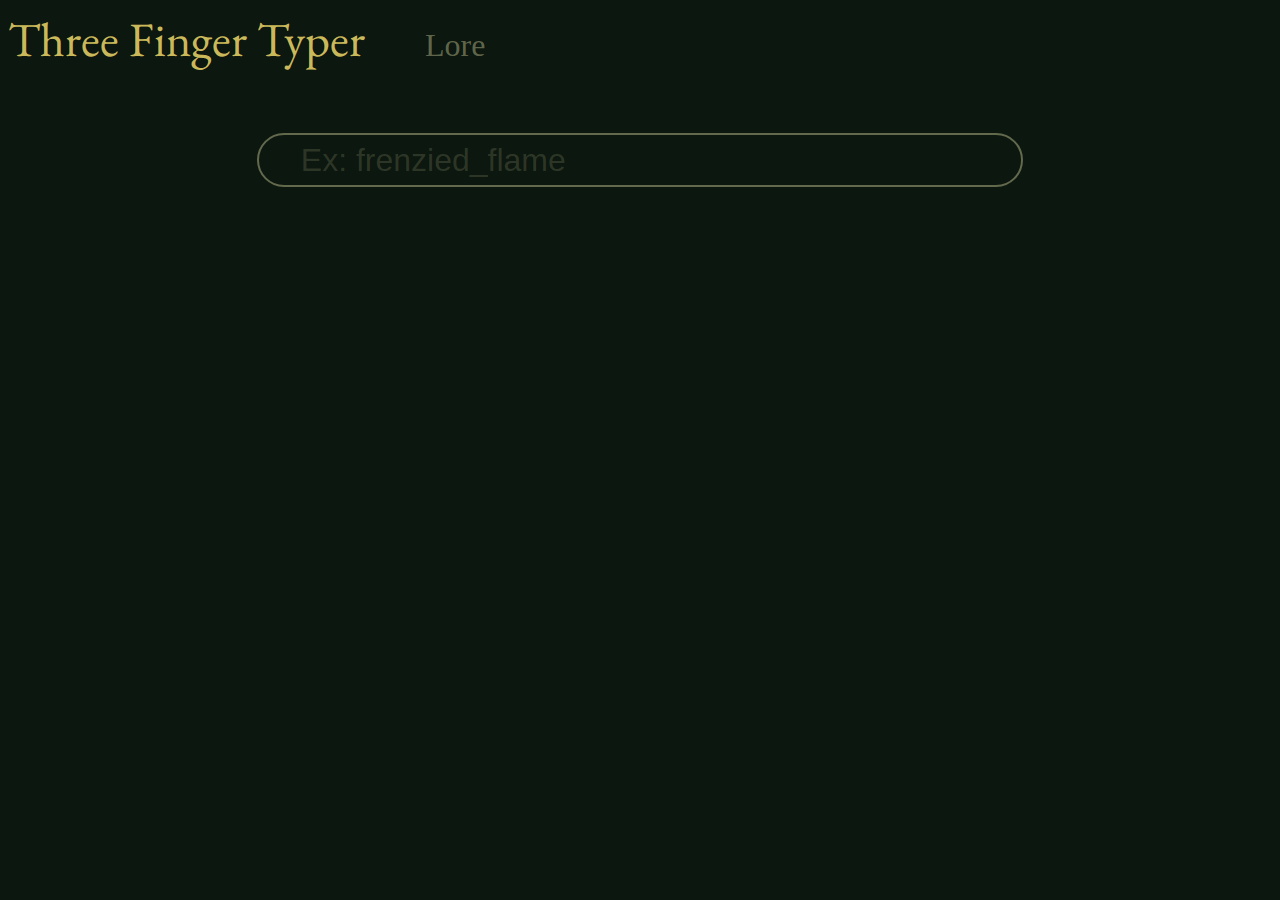
==== lore.html @ 99d59a06 "fuzzy search works" ====
<!DOCTYPE html>
<html lang="en">

<head>
    <title>Eric Ng</title>
    <meta charset="UTF-8">
    <meta name="viewport" content="width=device-width, initial-scale=1">
    <link rel="stylesheet" type="text/css" href="/index.css" />
    <link rel="preconnect" href="https://fonts.googleapis.com">
    <link rel="preconnect" href="https://fonts.gstatic.com" crossorigin>
    <link href="https://fonts.googleapis.com/css2?family=Noto+Sans+Mono:wght@100..900&display=swap" rel="stylesheet">
    <link href="https://fonts.googleapis.com/css2?family=EB+Garamond:ital,wght@0,400..800;1,400..800&family=Noto+Sans+Mono:wght@100..900&display=swap" rel="stylesheet">
</head>

<body>
    <nav>
        <a href="/"><span class="nav-logo">Three Finger Typer</span></a>
        <a href="/lore.html"><span class="nav-item">Lore</span></a>
    </nav>
    <div class="fuzzy-search-container center">
        <input id="fuzzy-search-bar" placeholder="Ex: frenzied_flame"></input>
    </div>
</body>

<script src="/fuzzy.js"></script>
</html>
---- index.css ----
html {
    background-color: rgb(12, 23, 15);
}

a {
    text-decoration: none;
}

a:link {
    color: rgba(189, 190, 142, 0.495);
}

a:visited {
    color: rgba(189, 190, 142, 0.495);
}

nav {
    display: flex;
    align-items: baseline;
    column-gap: 60px;
}

.nav-logo {
    color: rgba(230, 209, 102, 0.9);
    font-size: 3rem;
    font-family: "EB Garamond", serif;
}

.nav-item {
    color: rgba(189, 190, 142, 0.495);
    font-size: 2rem;
}

.game-container {
    margin-left: 20%;
    margin-right: 20%;
    margin-top: 5%;
}

.status-bar {
    display: flex;
    justify-content: right;
    font-family: "Noto Sans Mono", monospace;
    font-size: 1.5rem;
    color: rgba(189, 190, 142, 0.495);
    margin-bottom: 1rem;

}

.divider {
    padding-left: 10px;
    padding-right: 10px;
}

#timer {
    width: 70px;
}

#game {
    font-family: "Noto Sans Mono", monospace;
    font-size: 2rem;
    color: rgba(189, 190, 142, 0.495);
    height: 400px;
    overflow-y: scroll;
}

::-webkit-scrollbar {
    width: 0;
    /* Remove scrollbar space */
}

.starting-letter-block {
    background-color: rgb(66, 70, 144);
    animation: blink 1.5s infinite;
}

.letter-block {
    background-color: rgb(66, 70, 144);
}

.letter-block-wrong {
    background-color: rgb(139, 70, 63);
}

.letter-correct {
    /* color: rgb(163,166,74); */
    color: rgb(230, 209, 102);
    text-shadow: rgb(255, 132, 0) 1px 0 10px;
}

.letter-wrong {
    color: rgb(139, 70, 63);
}

@keyframes blink {
    0% {
        background-color: rgb(66, 70, 144);
    }

    50% {
        background-color: transparent;
    }

    100% {
        background-color: rgb(66, 70, 144);
    }
}

@media only screen and (max-width: 900px) {

    /* CSS rules for phone screens go here */
    .game-container {
        margin-left: 5%;
        margin-right: 5%;
        margin-top: 10%
    }
}

.center {
    display: flex;
    align-items: center;
    justify-content: center;
}

.fuzzy-search-container {
    margin-top: 5%;
}

#fuzzy-search-bar {
    background: transparent;
    /* color: rgb(230, 209, 102); */
    color: rgb(189, 190, 142);
    font-size: 2rem;
    border-color: rgba(189, 190, 142, 0.495);
    border-style: solid;
    border-radius: 40px;
    width: 60%;
    height: 3rem;
    text-indent: 40px;
}

.fuzzy-search-bar:focus {
    outline: none; /* Remove the default outline */
}

::placeholder {
    color: rgba(189, 190, 142, 0.196);
  }
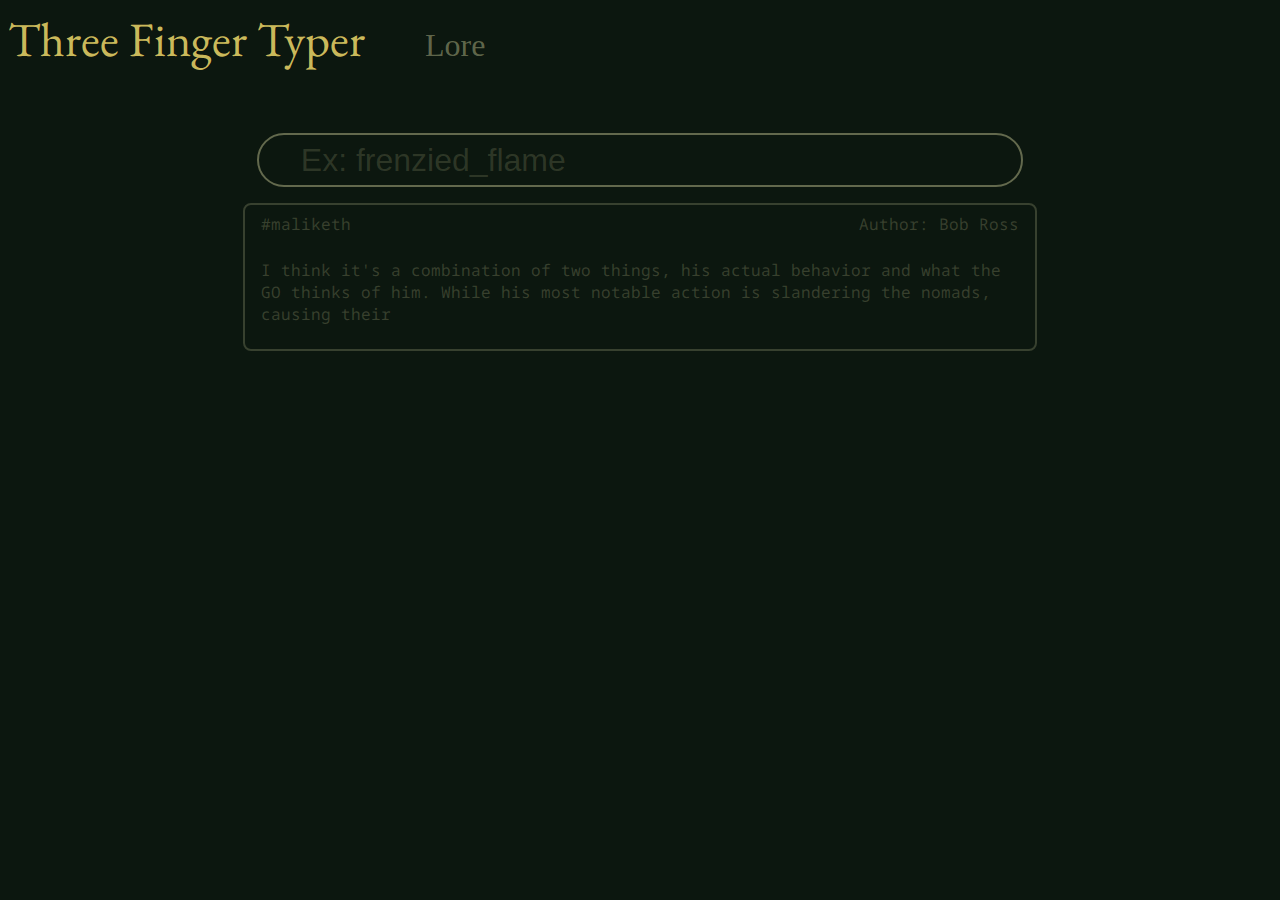
==== commit 30e1fbf6: "iugj" ====
--- a/lore.html
+++ b/lore.html
@@ -9,7 +9,9 @@
     <link rel="preconnect" href="https://fonts.googleapis.com">
     <link rel="preconnect" href="https://fonts.gstatic.com" crossorigin>
     <link href="https://fonts.googleapis.com/css2?family=Noto+Sans+Mono:wght@100..900&display=swap" rel="stylesheet">
-    <link href="https://fonts.googleapis.com/css2?family=EB+Garamond:ital,wght@0,400..800;1,400..800&family=Noto+Sans+Mono:wght@100..900&display=swap" rel="stylesheet">
+    <link
+        href="https://fonts.googleapis.com/css2?family=EB+Garamond:ital,wght@0,400..800;1,400..800&family=Noto+Sans+Mono:wght@100..900&display=swap"
+        rel="stylesheet">
 </head>
 
 <body>
@@ -18,9 +20,20 @@
         <a href="/lore.html"><span class="nav-item">Lore</span></a>
     </nav>
     <div class="fuzzy-search-container center">
-        <input id="fuzzy-search-bar" placeholder="Ex: frenzied_flame"></input>
+        <input id="fuzzy-search-bar" placeholder="Ex: frenzied_flame" list="autocomplete-list"></input>
+        <datalist id="autocomplete-list"></datalist>
+        <div class="lore-card">
+            <div class="lore-meta-data">
+                <div class="lore-tags">#maliketh</div>
+                <div class="lore-author">Author: Bob Ross</div>
+            </div>
+            <div class="lore-text">I think it's a combination of two things, his actual behavior and what the GO thinks
+                of him. While his most notable action is slandering the nomads, causing their</div>
+        </div>
     </div>
+
 </body>
 
 <script src="/fuzzy.js"></script>
+
 </html>--- a/index.css
+++ b/index.css
@@ -120,6 +120,7 @@
     display: flex;
     align-items: center;
     justify-content: center;
+    flex-direction: column;
 }
 
 .fuzzy-search-container {
@@ -139,10 +140,39 @@
     text-indent: 40px;
 }
 
-.fuzzy-search-bar:focus {
-    outline: none; /* Remove the default outline */
+input:focus{
+    outline: none;
 }
 
 ::placeholder {
     color: rgba(189, 190, 142, 0.196);
-  }+}
+
+.lore-card {
+    font-family: "Noto Sans Mono", monospace;
+    padding: .5rem;
+    padding-left: 1rem;
+    padding-right: 1rem;
+    display: flex;
+    flex-direction: column;
+    color: rgba(189, 190, 142, 0.251);
+    border-radius: 8px;
+    margin-top: 1rem;
+    width: 60%;
+    height: 128px;
+    border: 2px solid ; /* Add an outline/border */
+}
+
+.lore-meta-data {
+    display: flex;
+    justify-content: space-between;
+}
+
+.lore-tags {
+    font-size: 1rem;
+}
+
+.lore-text {
+    padding-top: 1.5rem;
+    font-size: 1rem;
+}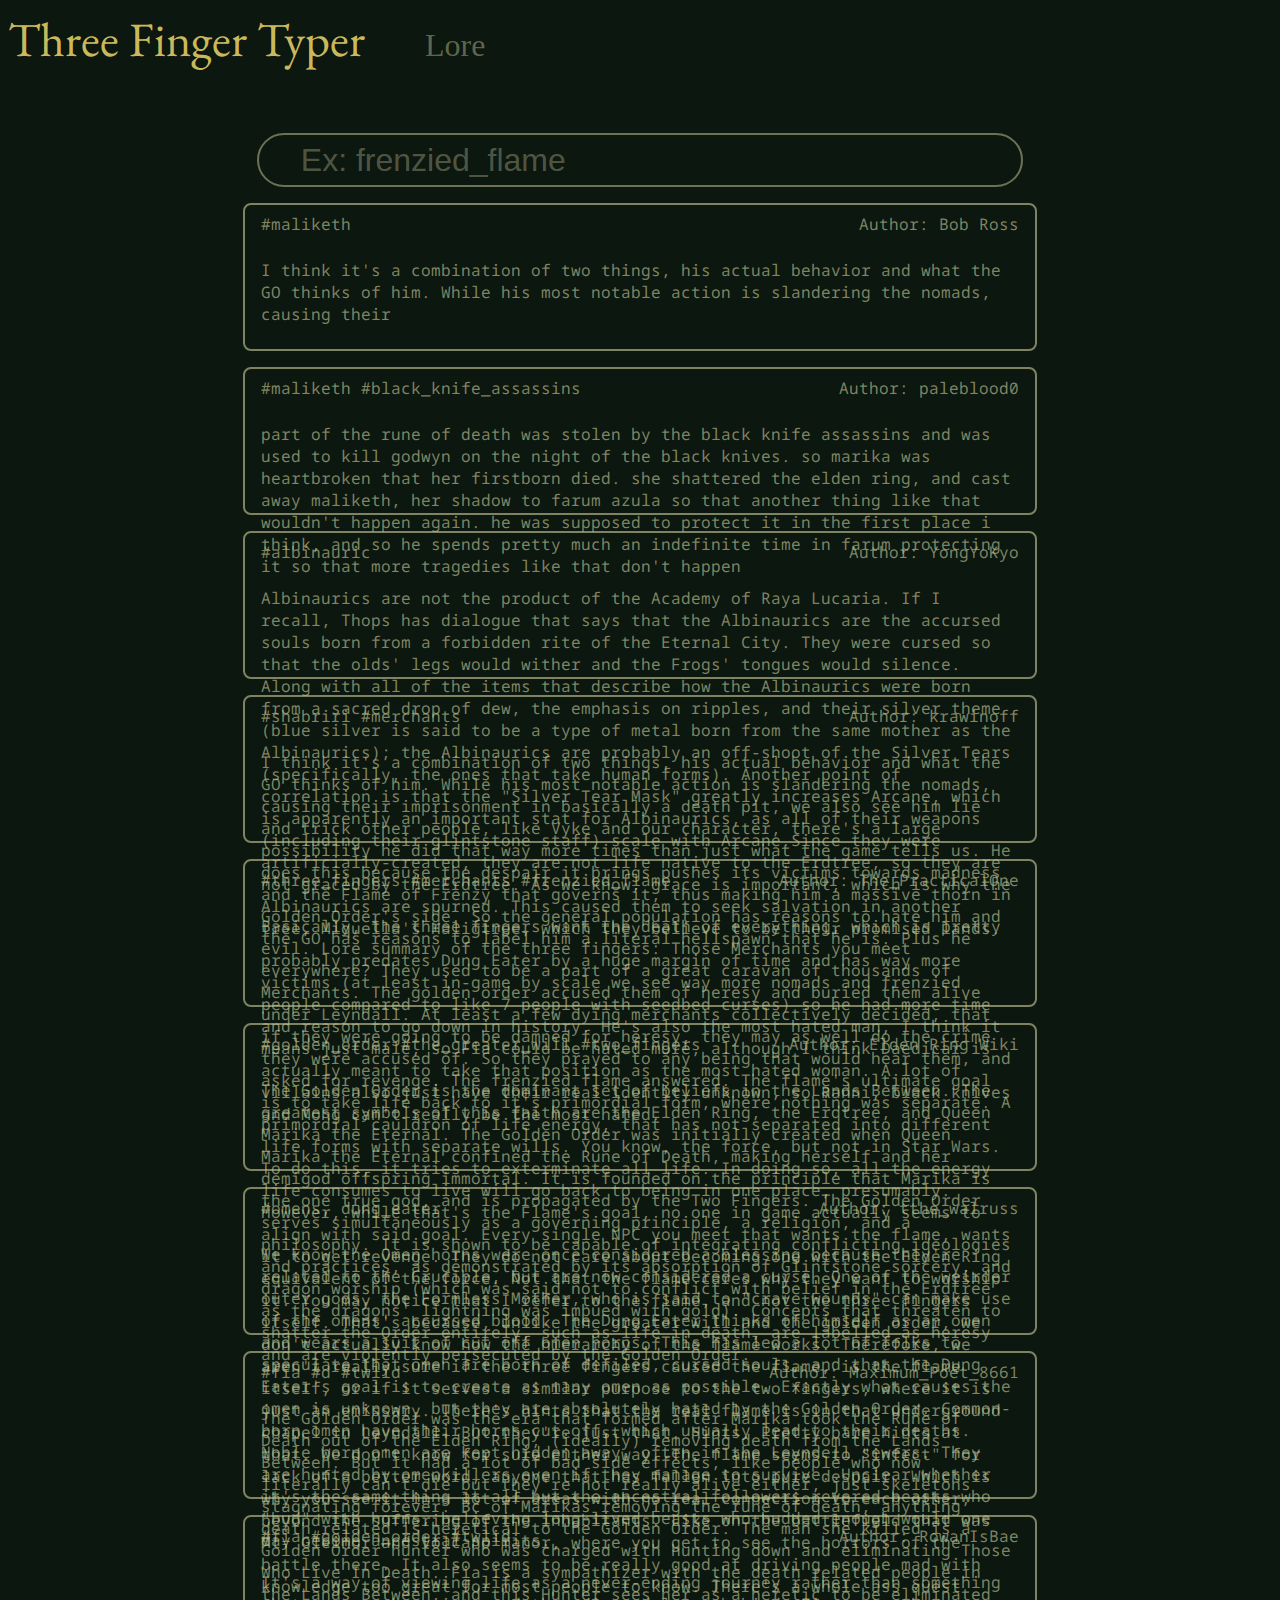
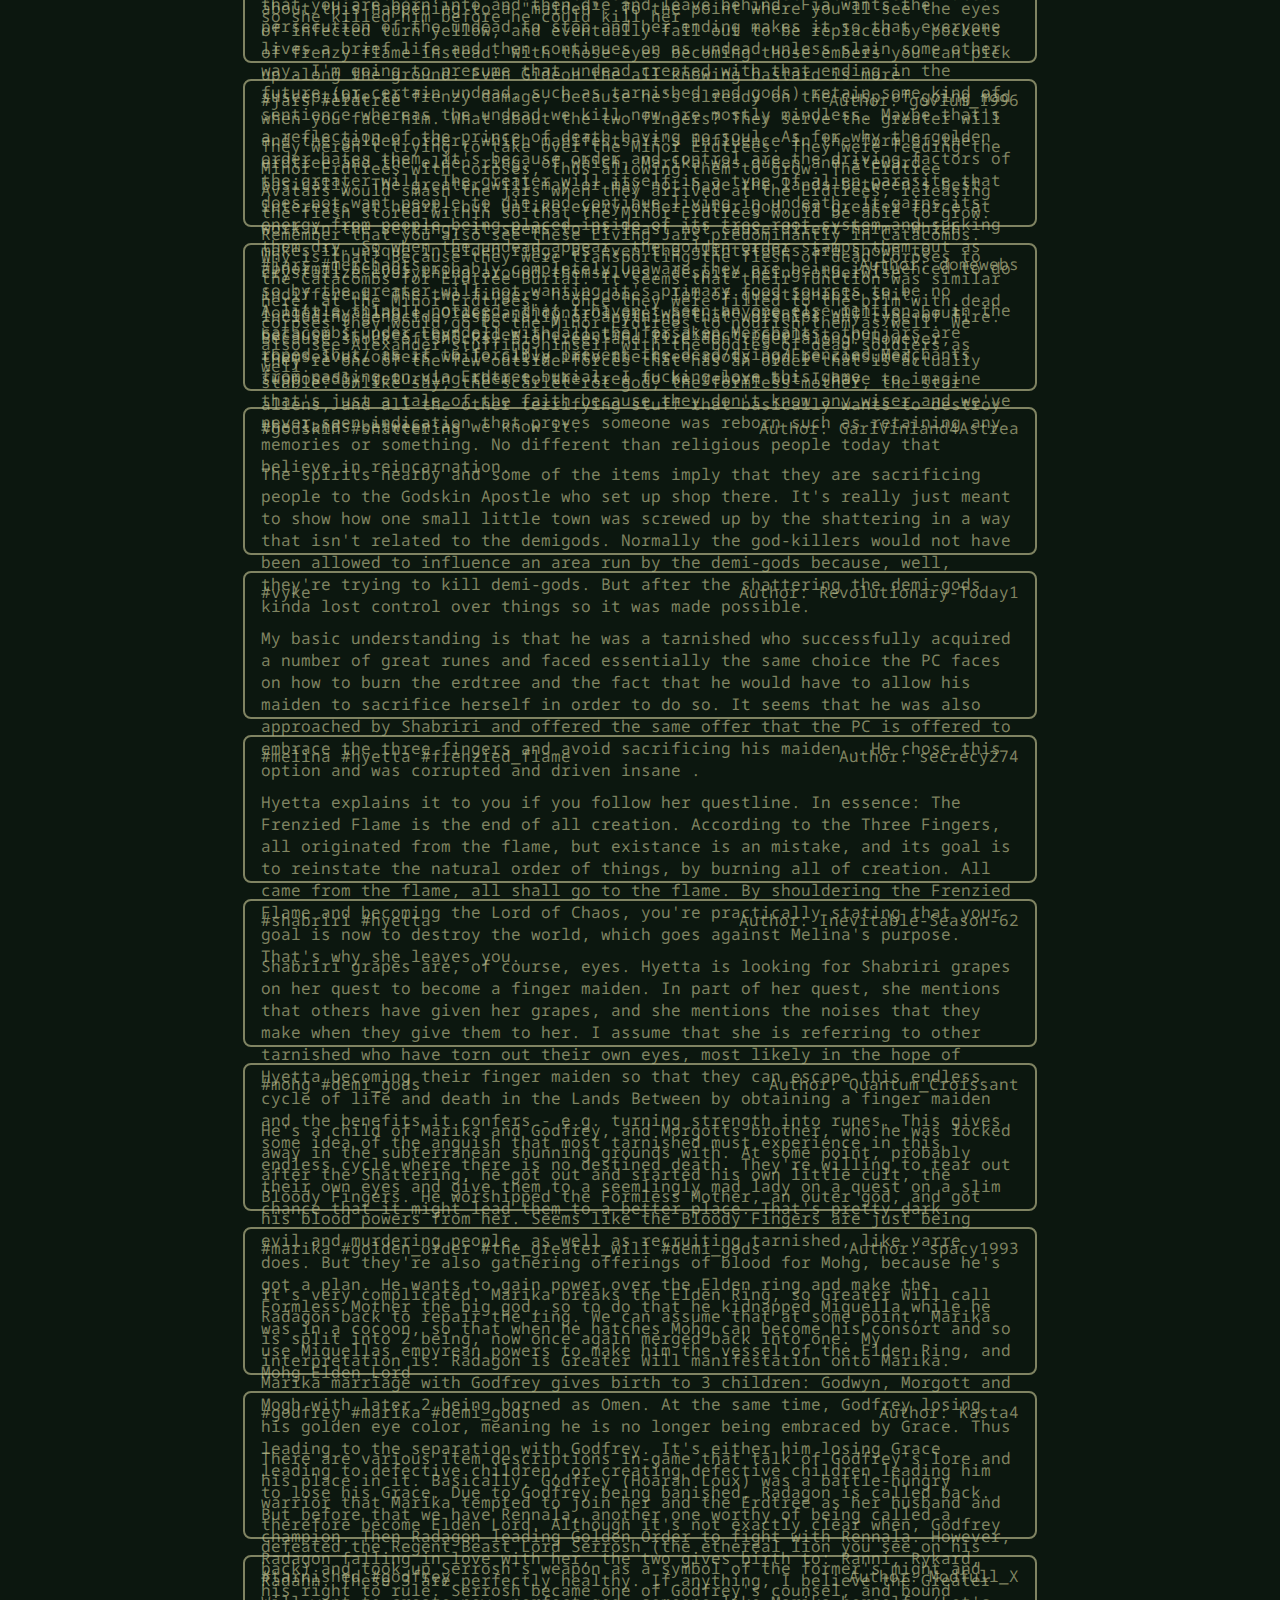
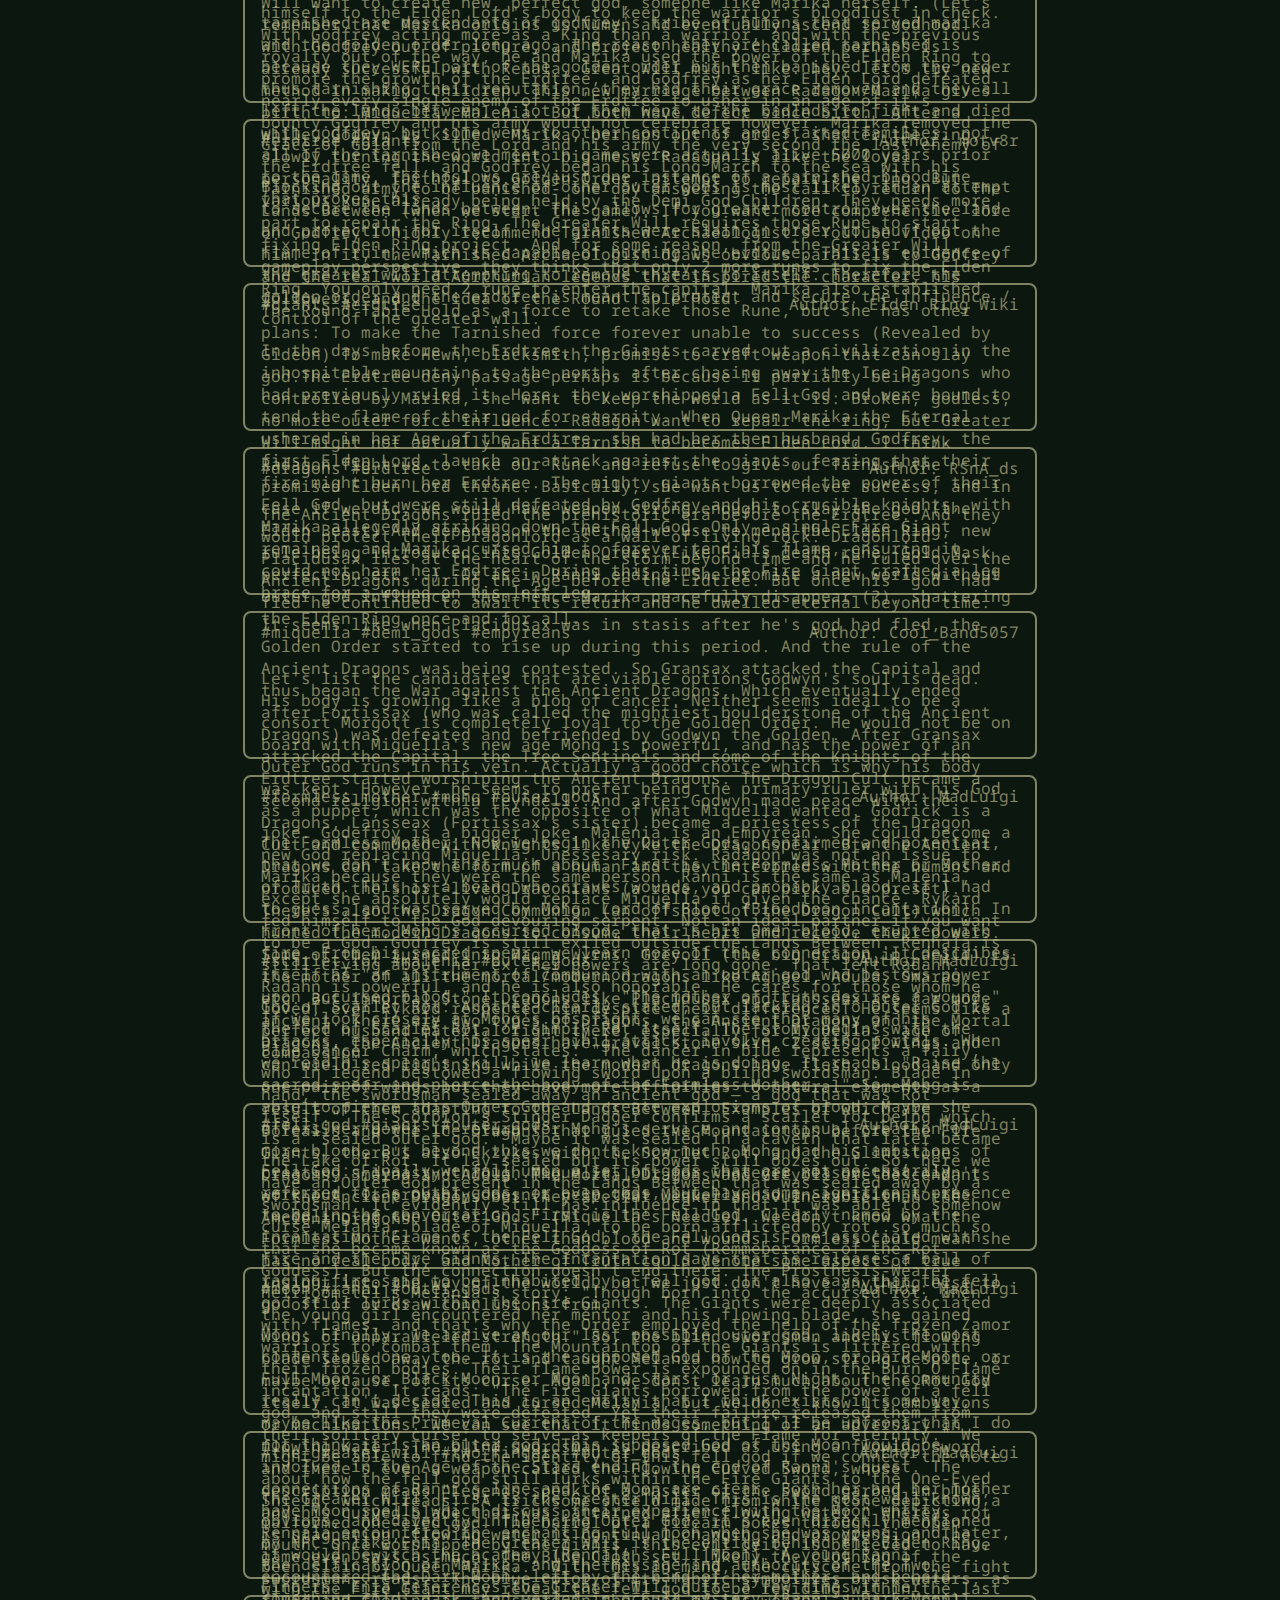
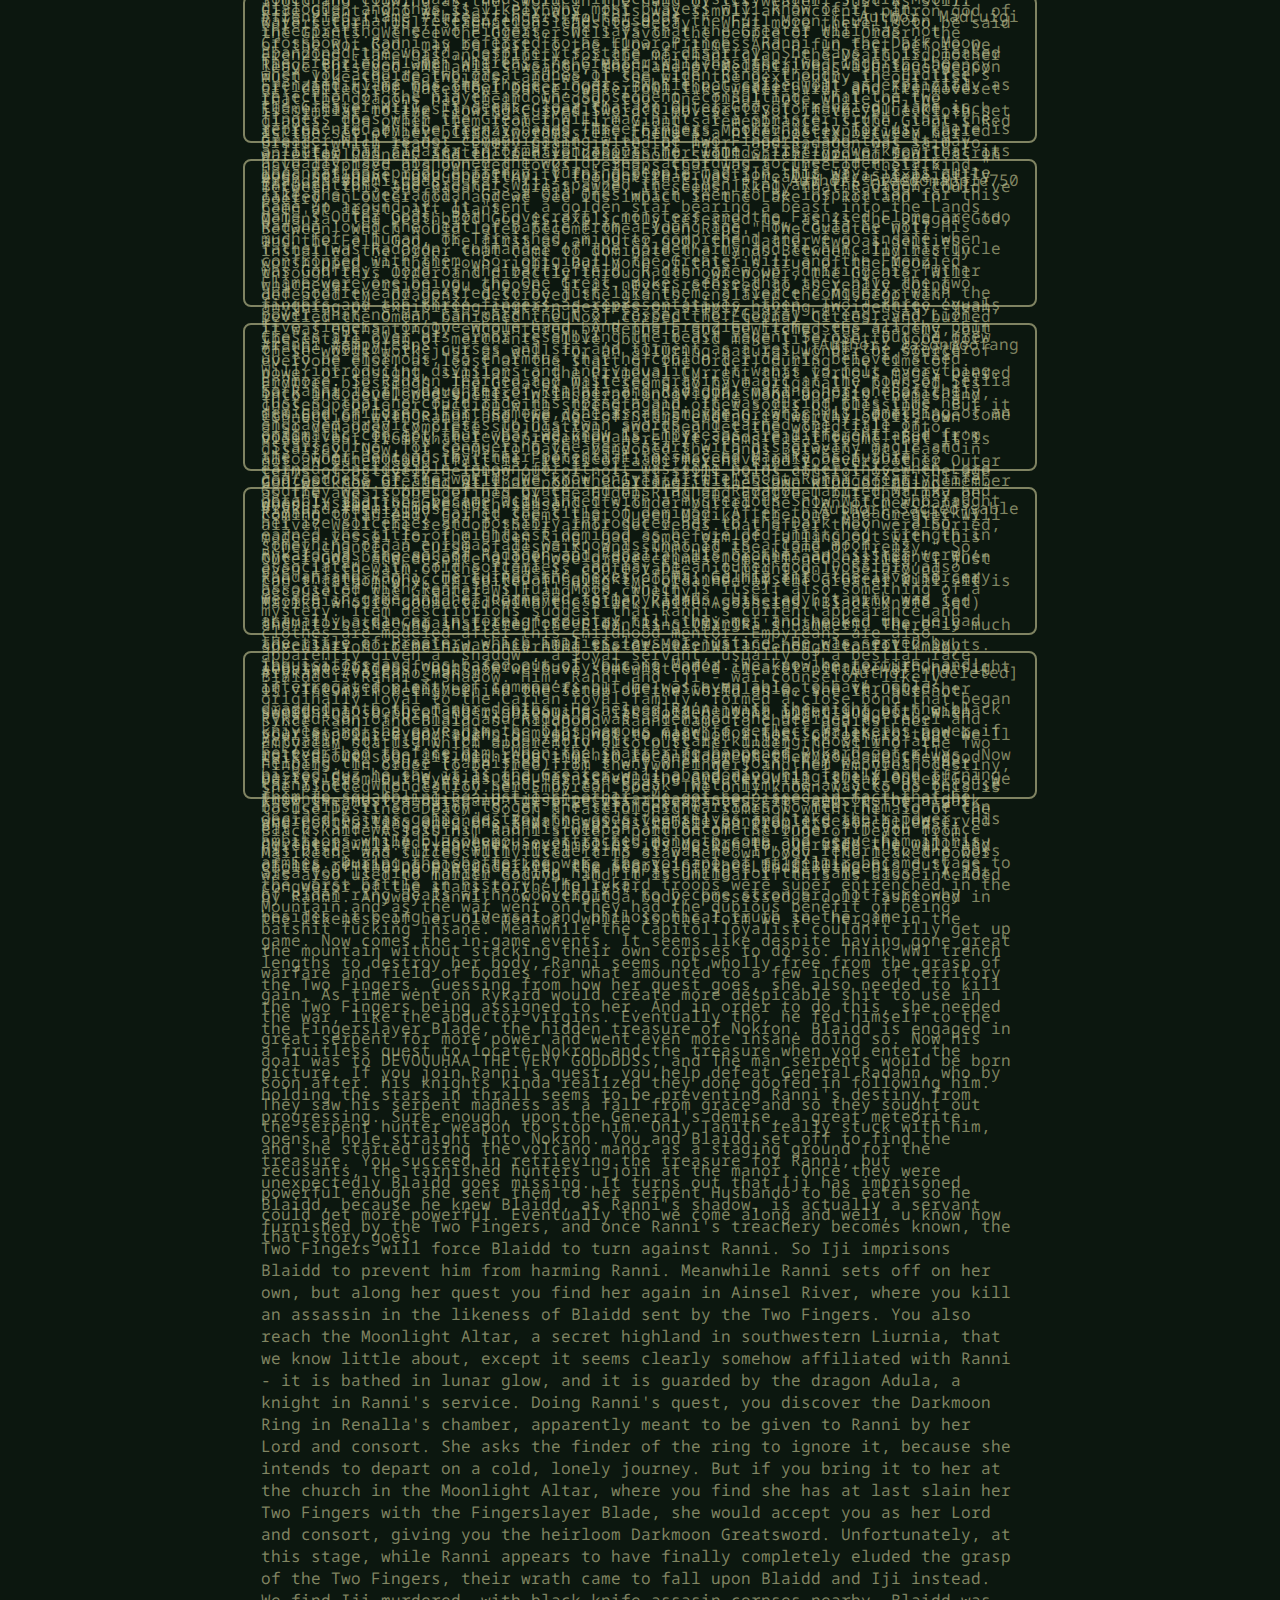
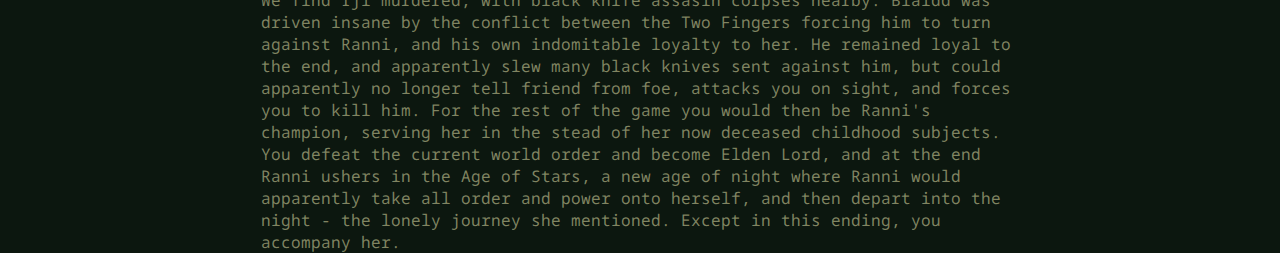
==== commit 83dcb0c4: "can now append cards" ====
--- a/lore.html
+++ b/lore.html
@@ -19,9 +19,8 @@
         <a href="/"><span class="nav-logo">Three Finger Typer</span></a>
         <a href="/lore.html"><span class="nav-item">Lore</span></a>
     </nav>
-    <div class="fuzzy-search-container center">
-        <input id="fuzzy-search-bar" placeholder="Ex: frenzied_flame" list="autocomplete-list"></input>
-        <datalist id="autocomplete-list"></datalist>
+    <div id="fuzzy-search-container" class="center">
+        <input id="fuzzy-search-bar" placeholder="Ex: frenzied_flame" autocomplete="off"></input>
         <div class="lore-card">
             <div class="lore-meta-data">
                 <div class="lore-tags">#maliketh</div>
--- a/index.css
+++ b/index.css
@@ -123,7 +123,7 @@
     flex-direction: column;
 }
 
-.fuzzy-search-container {
+#fuzzy-search-container {
     margin-top: 5%;
 }
 
@@ -132,7 +132,7 @@
     /* color: rgb(230, 209, 102); */
     color: rgb(189, 190, 142);
     font-size: 2rem;
-    border-color: rgba(189, 190, 142, 0.495);
+    border-color: rgba(189, 190, 142, 0.547);
     border-style: solid;
     border-radius: 40px;
     width: 60%;
@@ -145,7 +145,7 @@
 }
 
 ::placeholder {
-    color: rgba(189, 190, 142, 0.196);
+    color: rgba(187, 188, 151, 0.4);
 }
 
 .lore-card {
@@ -155,7 +155,7 @@
     padding-right: 1rem;
     display: flex;
     flex-direction: column;
-    color: rgba(189, 190, 142, 0.251);
+    color: rgba(189, 190, 142, 0.656);
     border-radius: 8px;
     margin-top: 1rem;
     width: 60%;
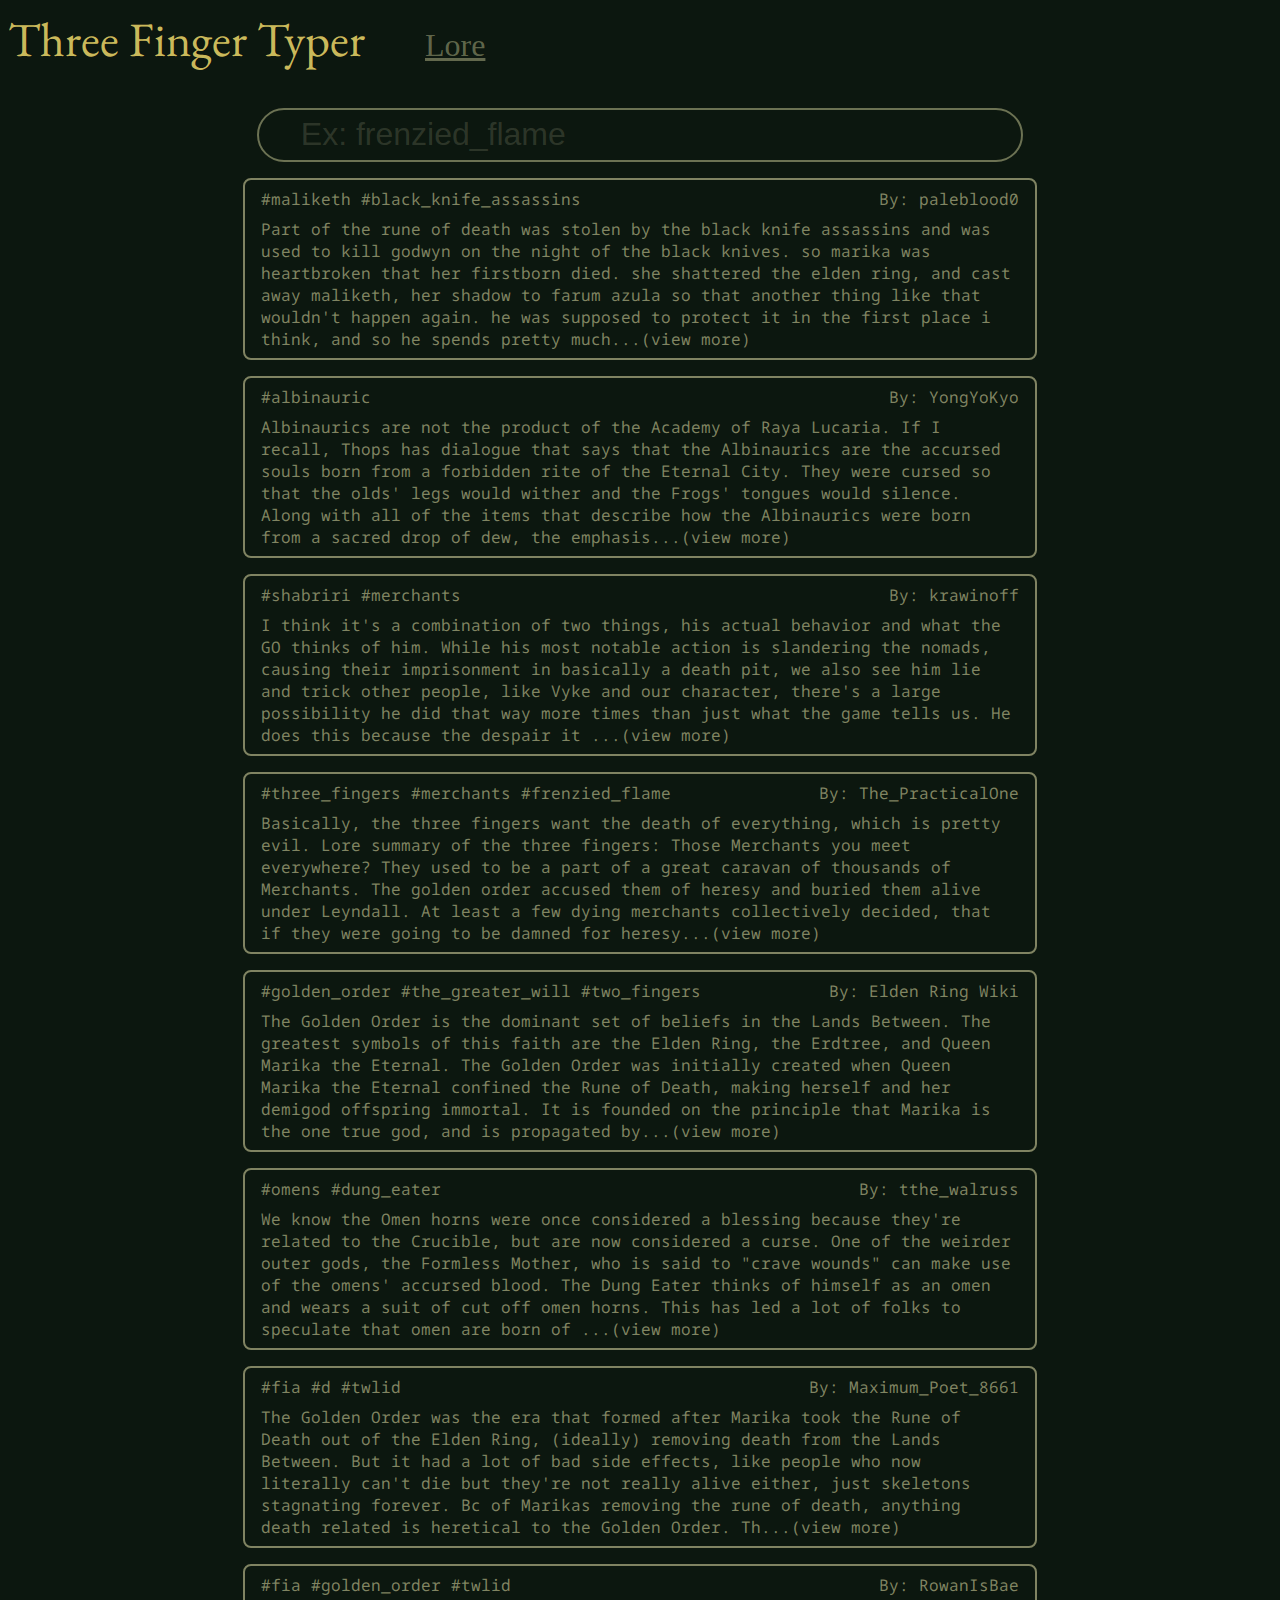
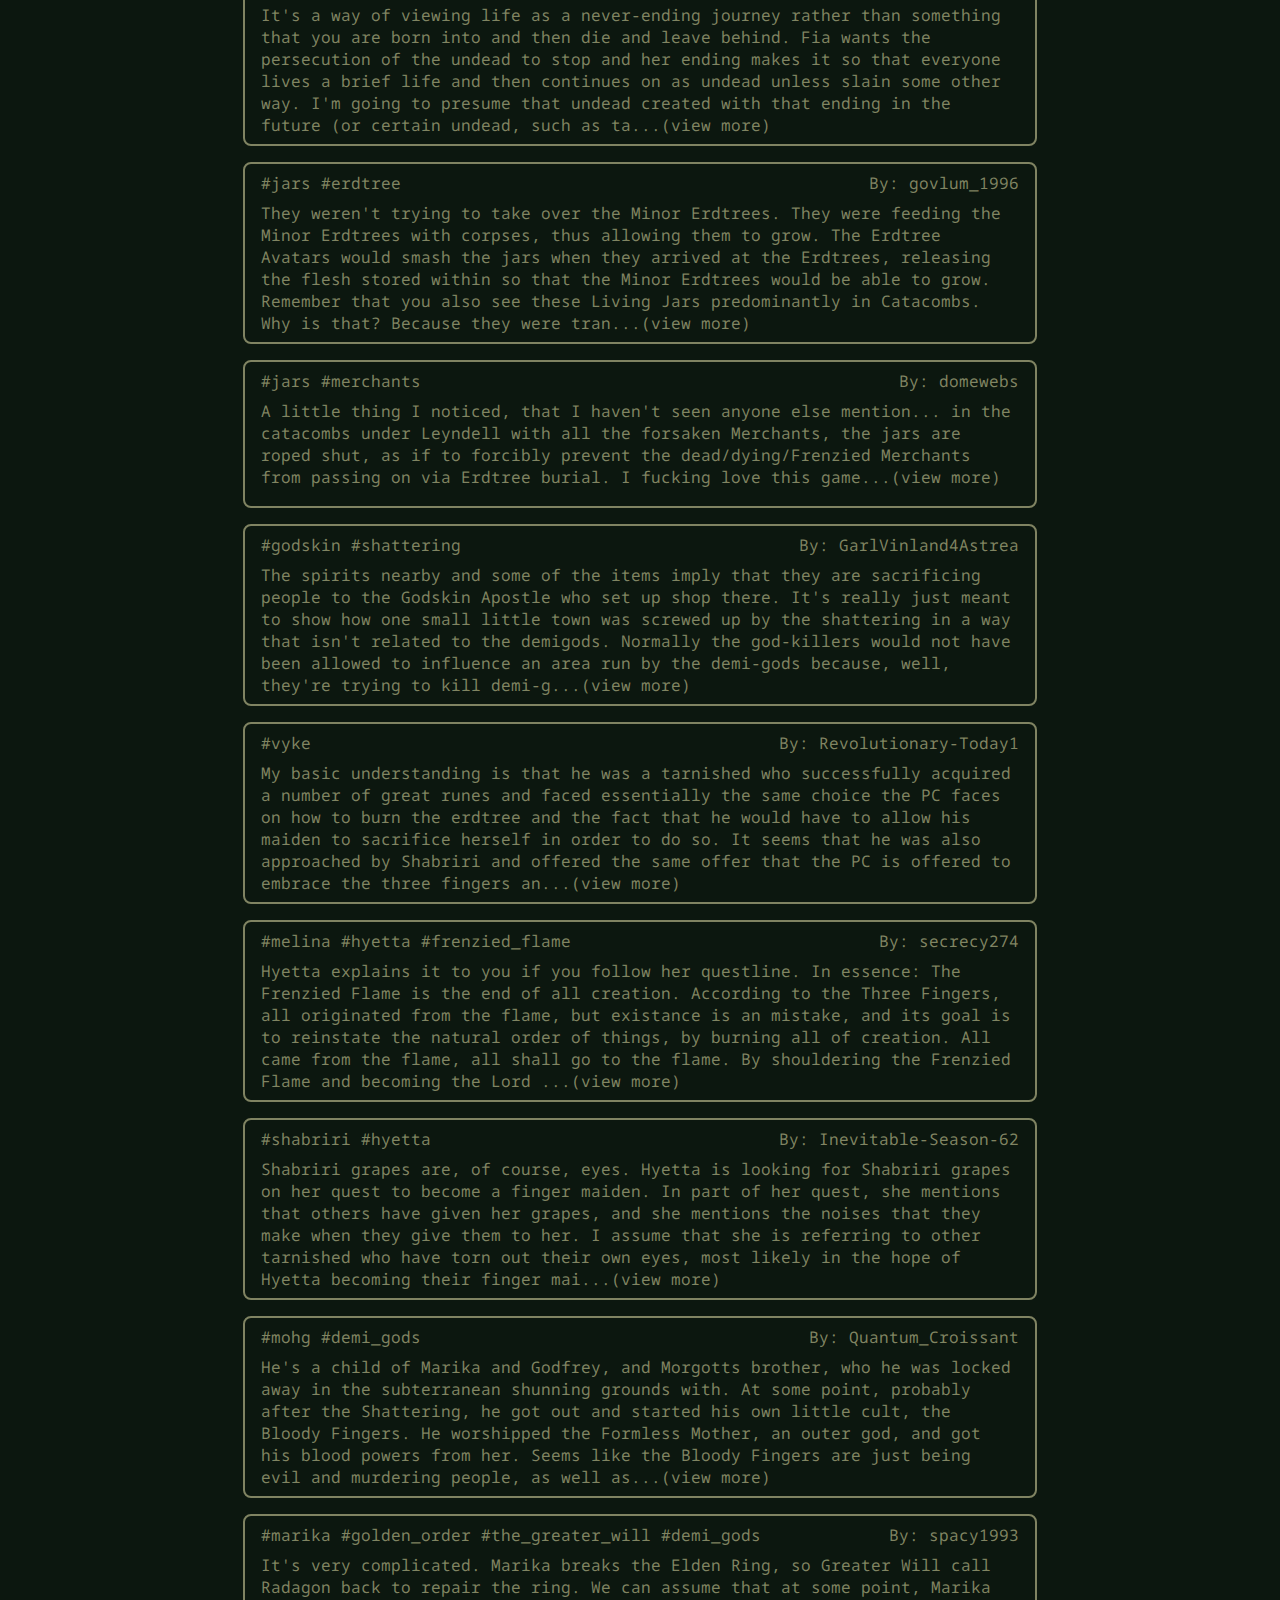
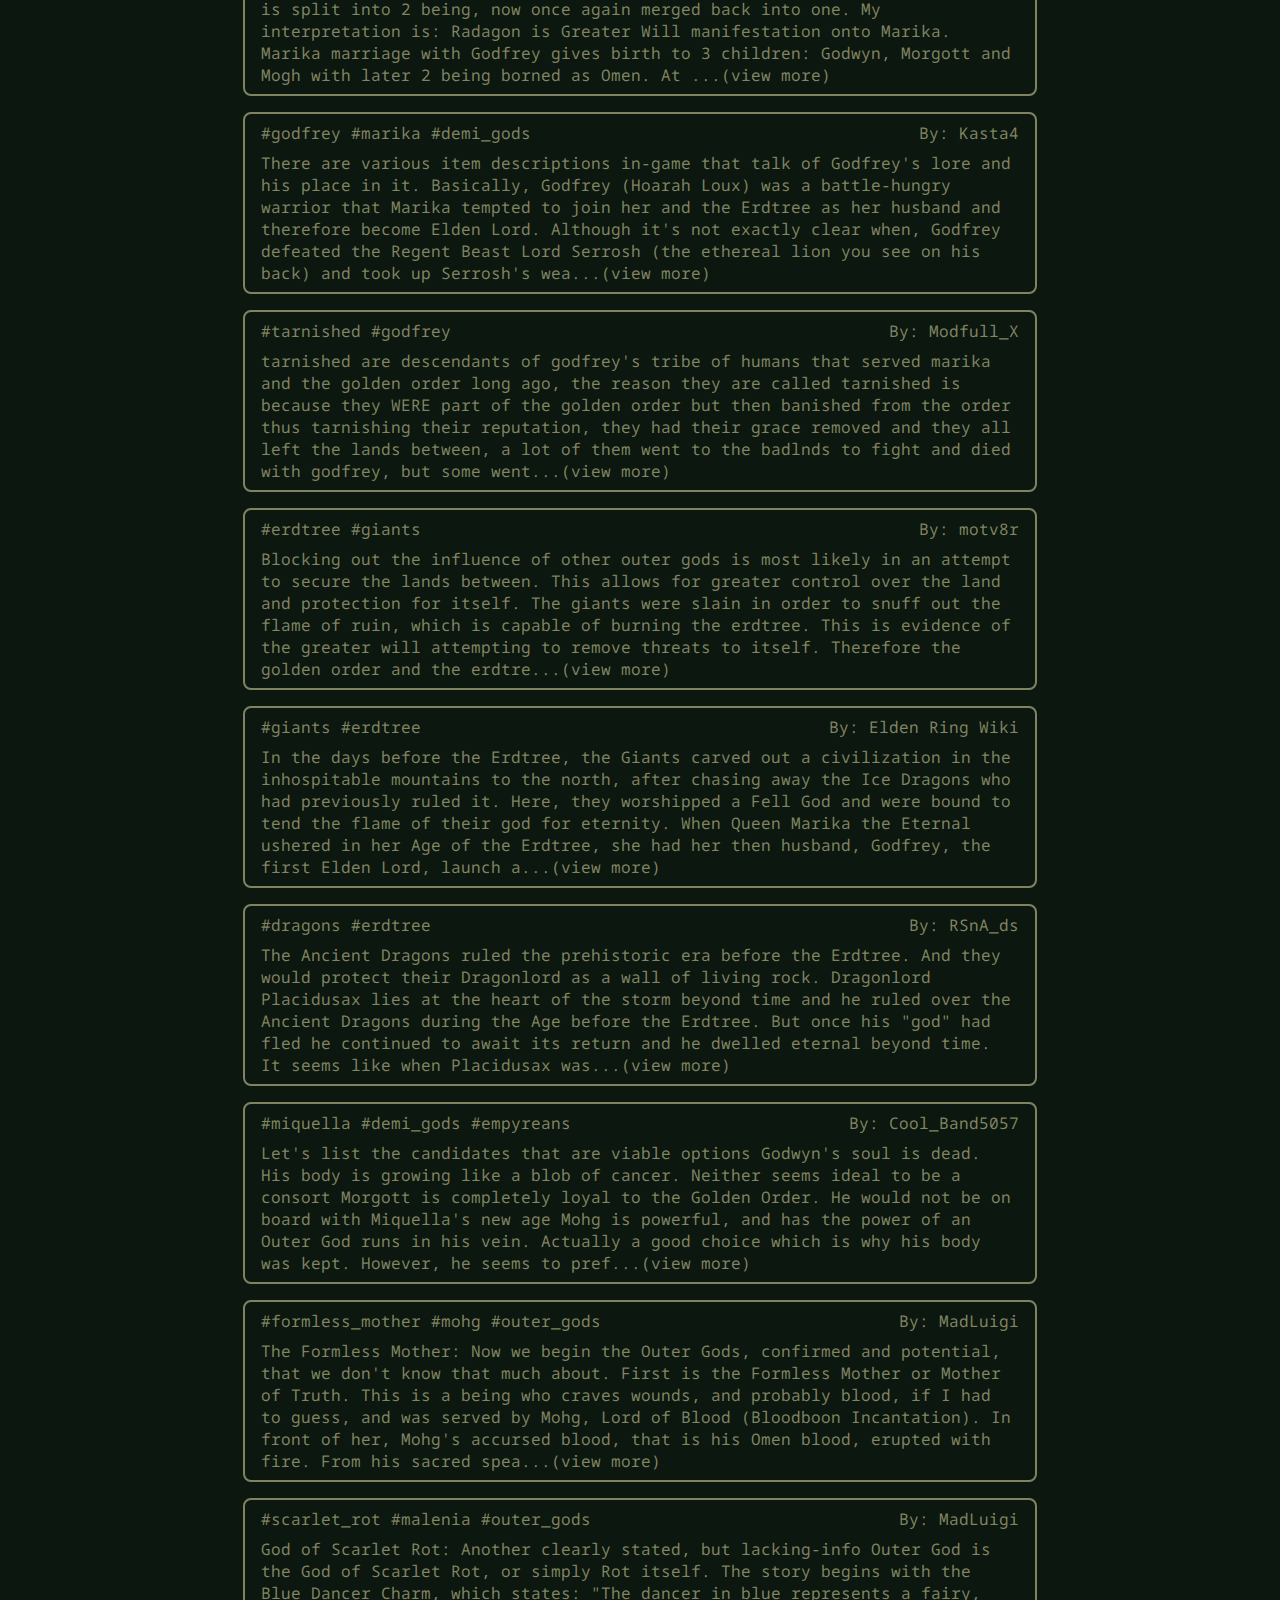
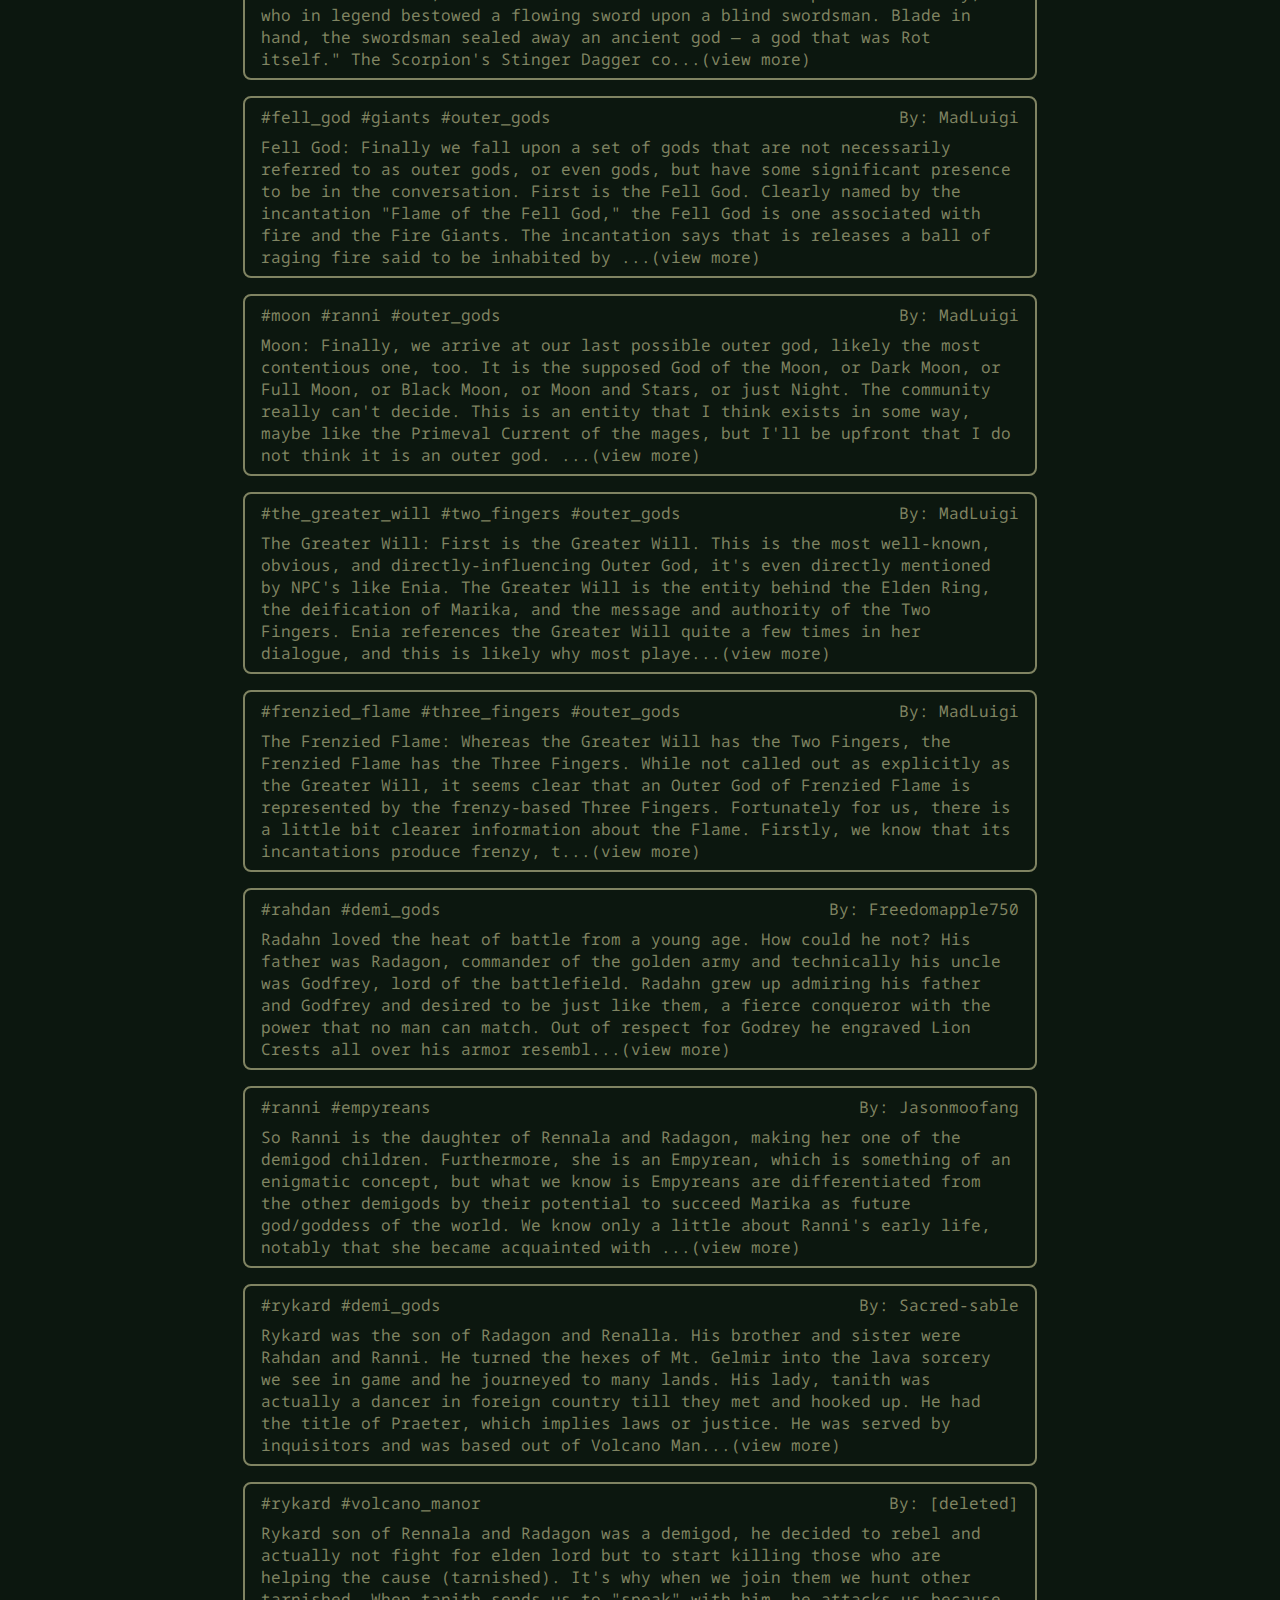
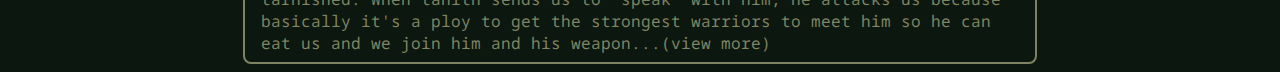
==== commit 7b980ce6: "fixed search results" ====
--- a/lore.html
+++ b/lore.html
@@ -17,18 +17,14 @@
 <body>
     <nav>
         <a href="/"><span class="nav-logo">Three Finger Typer</span></a>
-        <a href="/lore.html"><span class="nav-item">Lore</span></a>
+        <a href="/lore.html"><span class="nav-item"><u>Lore</u></span></a>
     </nav>
+
+    <div class="center">
+        <input id="fuzzy-search-bar" placeholder="Ex: frenzied_flame" autocomplete="off"></input>
+    </div>
     <div id="fuzzy-search-container" class="center">
-        <input id="fuzzy-search-bar" placeholder="Ex: frenzied_flame" autocomplete="off"></input>
-        <div class="lore-card">
-            <div class="lore-meta-data">
-                <div class="lore-tags">#maliketh</div>
-                <div class="lore-author">Author: Bob Ross</div>
-            </div>
-            <div class="lore-text">I think it's a combination of two things, his actual behavior and what the GO thinks
-                of him. While his most notable action is slandering the nomads, causing their</div>
-        </div>
+
     </div>
 
 </body>
--- a/index.css
+++ b/index.css
@@ -120,16 +120,15 @@
     display: flex;
     align-items: center;
     justify-content: center;
+}
+
+#fuzzy-search-container {
     flex-direction: column;
 }
 
-#fuzzy-search-container {
-    margin-top: 5%;
-}
-
 #fuzzy-search-bar {
+    margin-top: 3%;
     background: transparent;
-    /* color: rgb(230, 209, 102); */
     color: rgb(189, 190, 142);
     font-size: 2rem;
     border-color: rgba(189, 190, 142, 0.547);
@@ -145,7 +144,7 @@
 }
 
 ::placeholder {
-    color: rgba(187, 188, 151, 0.4);
+    color: rgba(187, 188, 151, 0.2);
 }
 
 .lore-card {
@@ -159,7 +158,7 @@
     border-radius: 8px;
     margin-top: 1rem;
     width: 60%;
-    height: 128px;
+    min-height: 128px;
     border: 2px solid ; /* Add an outline/border */
 }
 
@@ -173,6 +172,6 @@
 }
 
 .lore-text {
-    padding-top: 1.5rem;
+    padding-top: .5rem;
     font-size: 1rem;
 }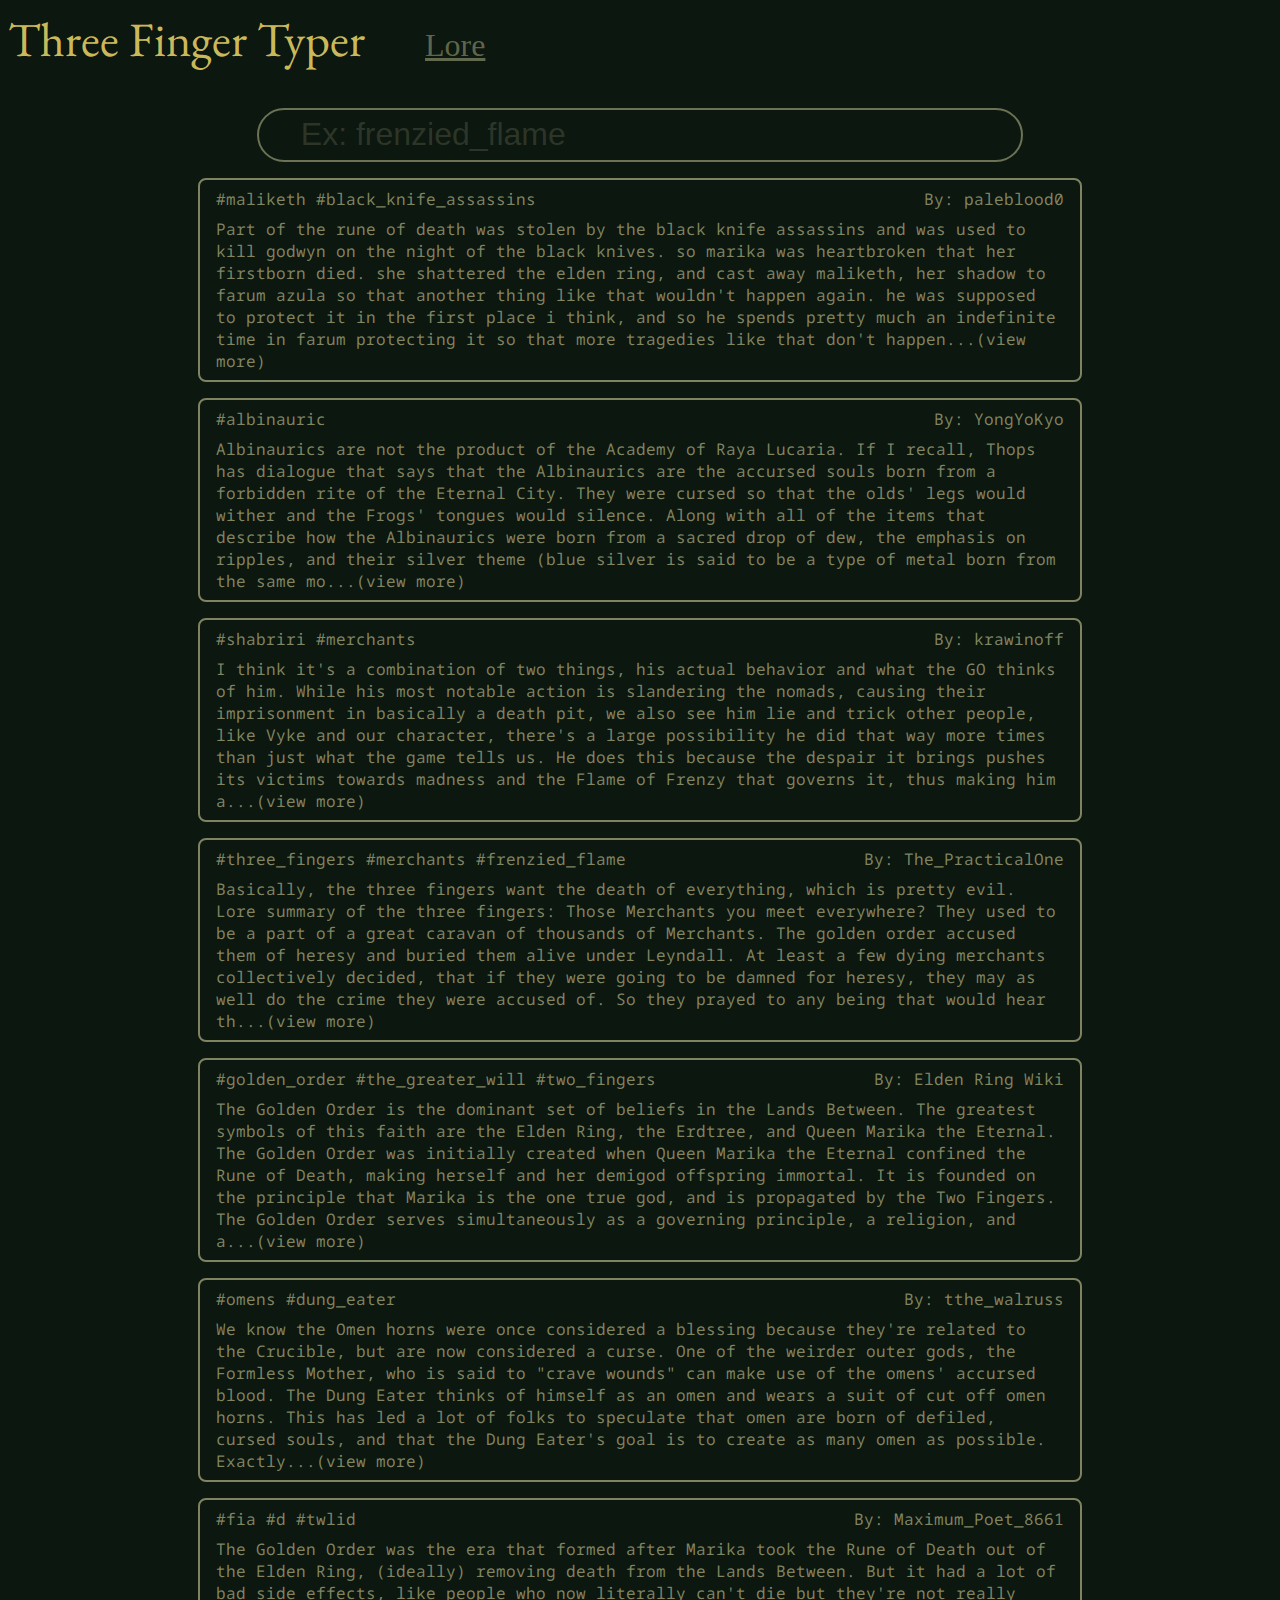
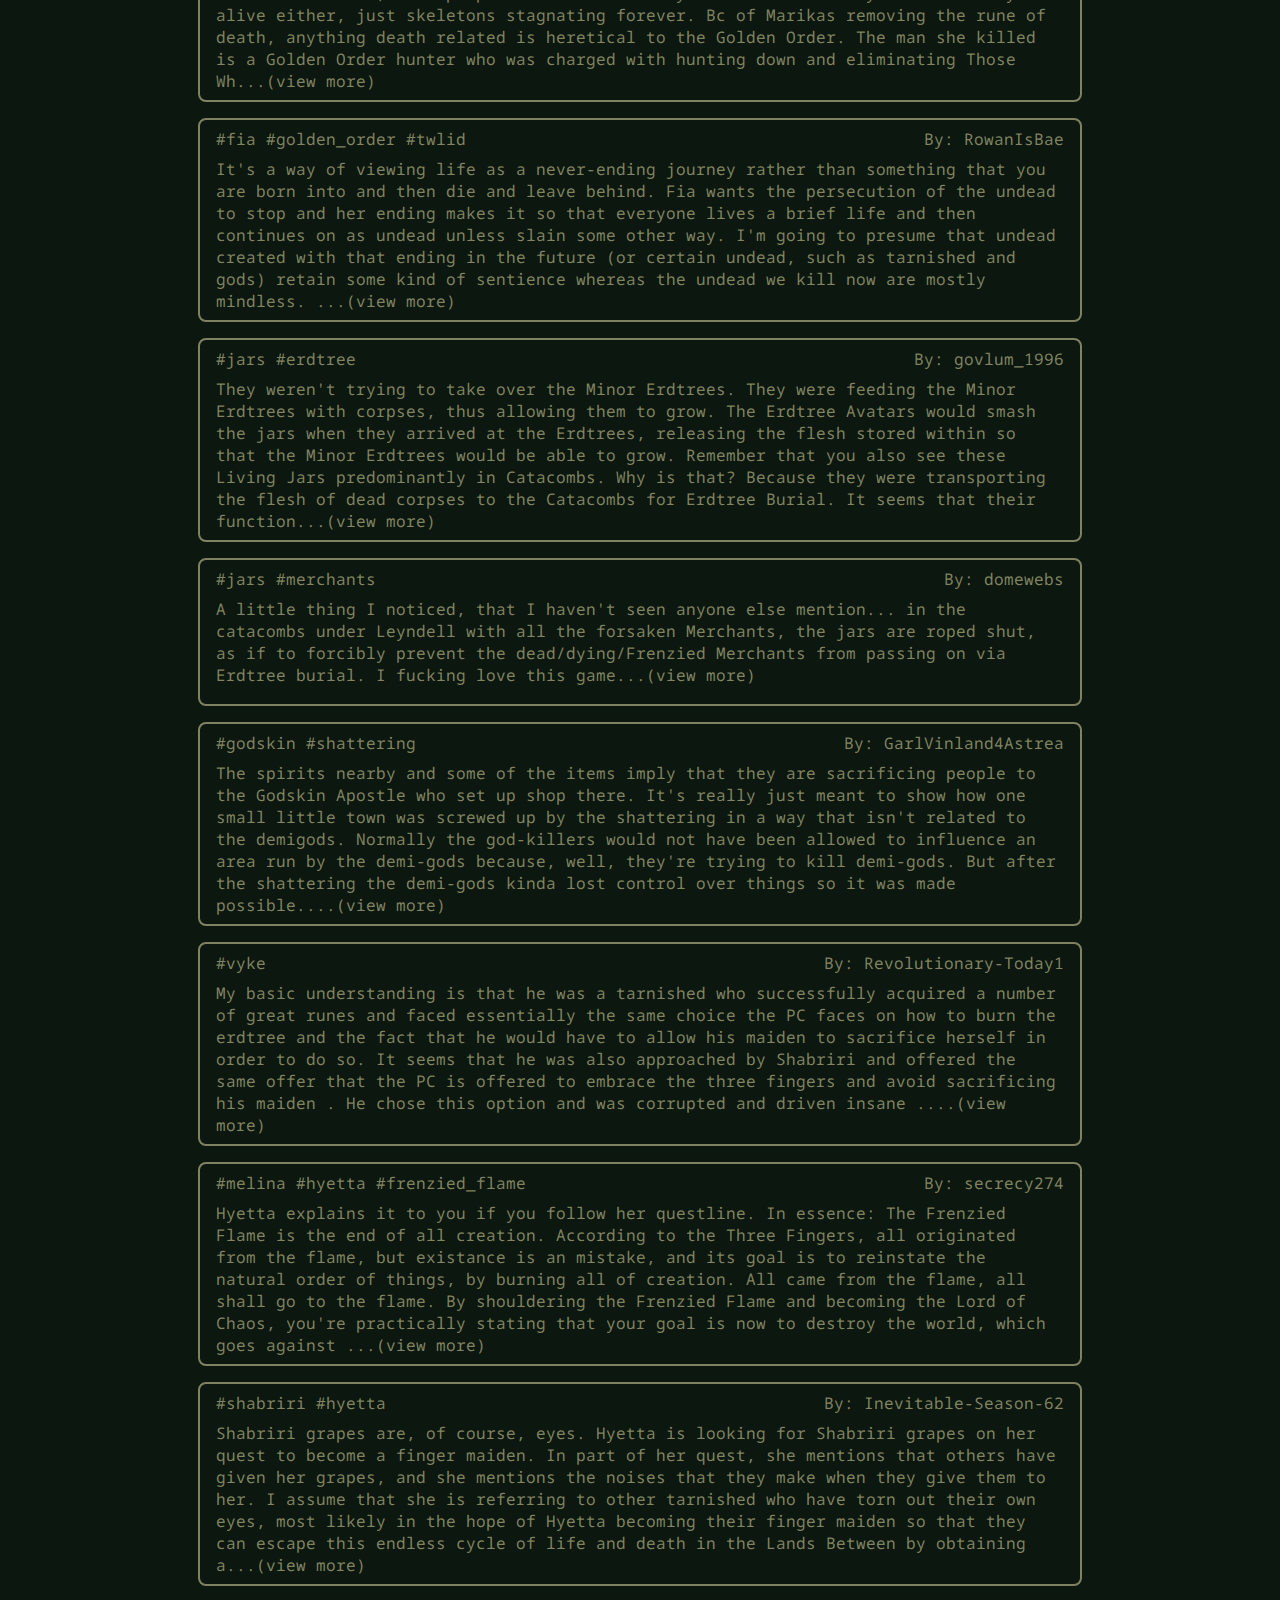
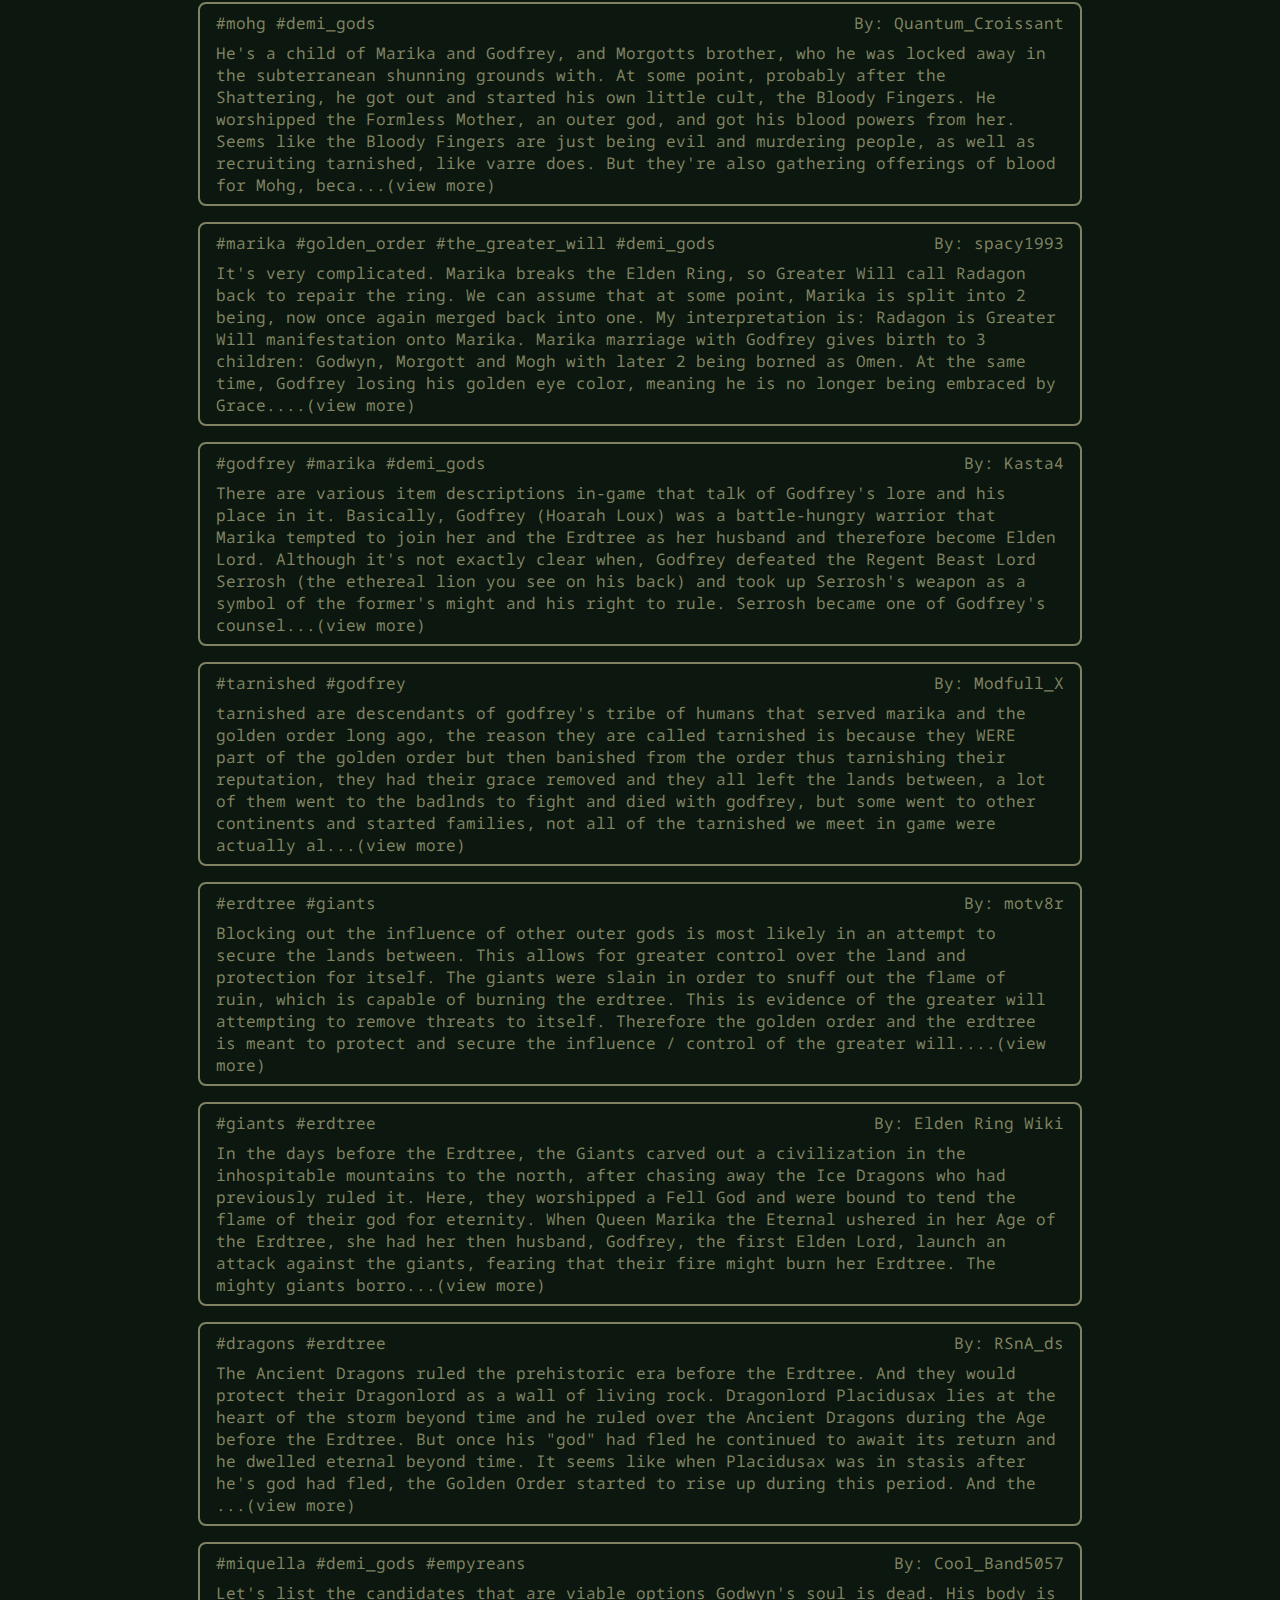
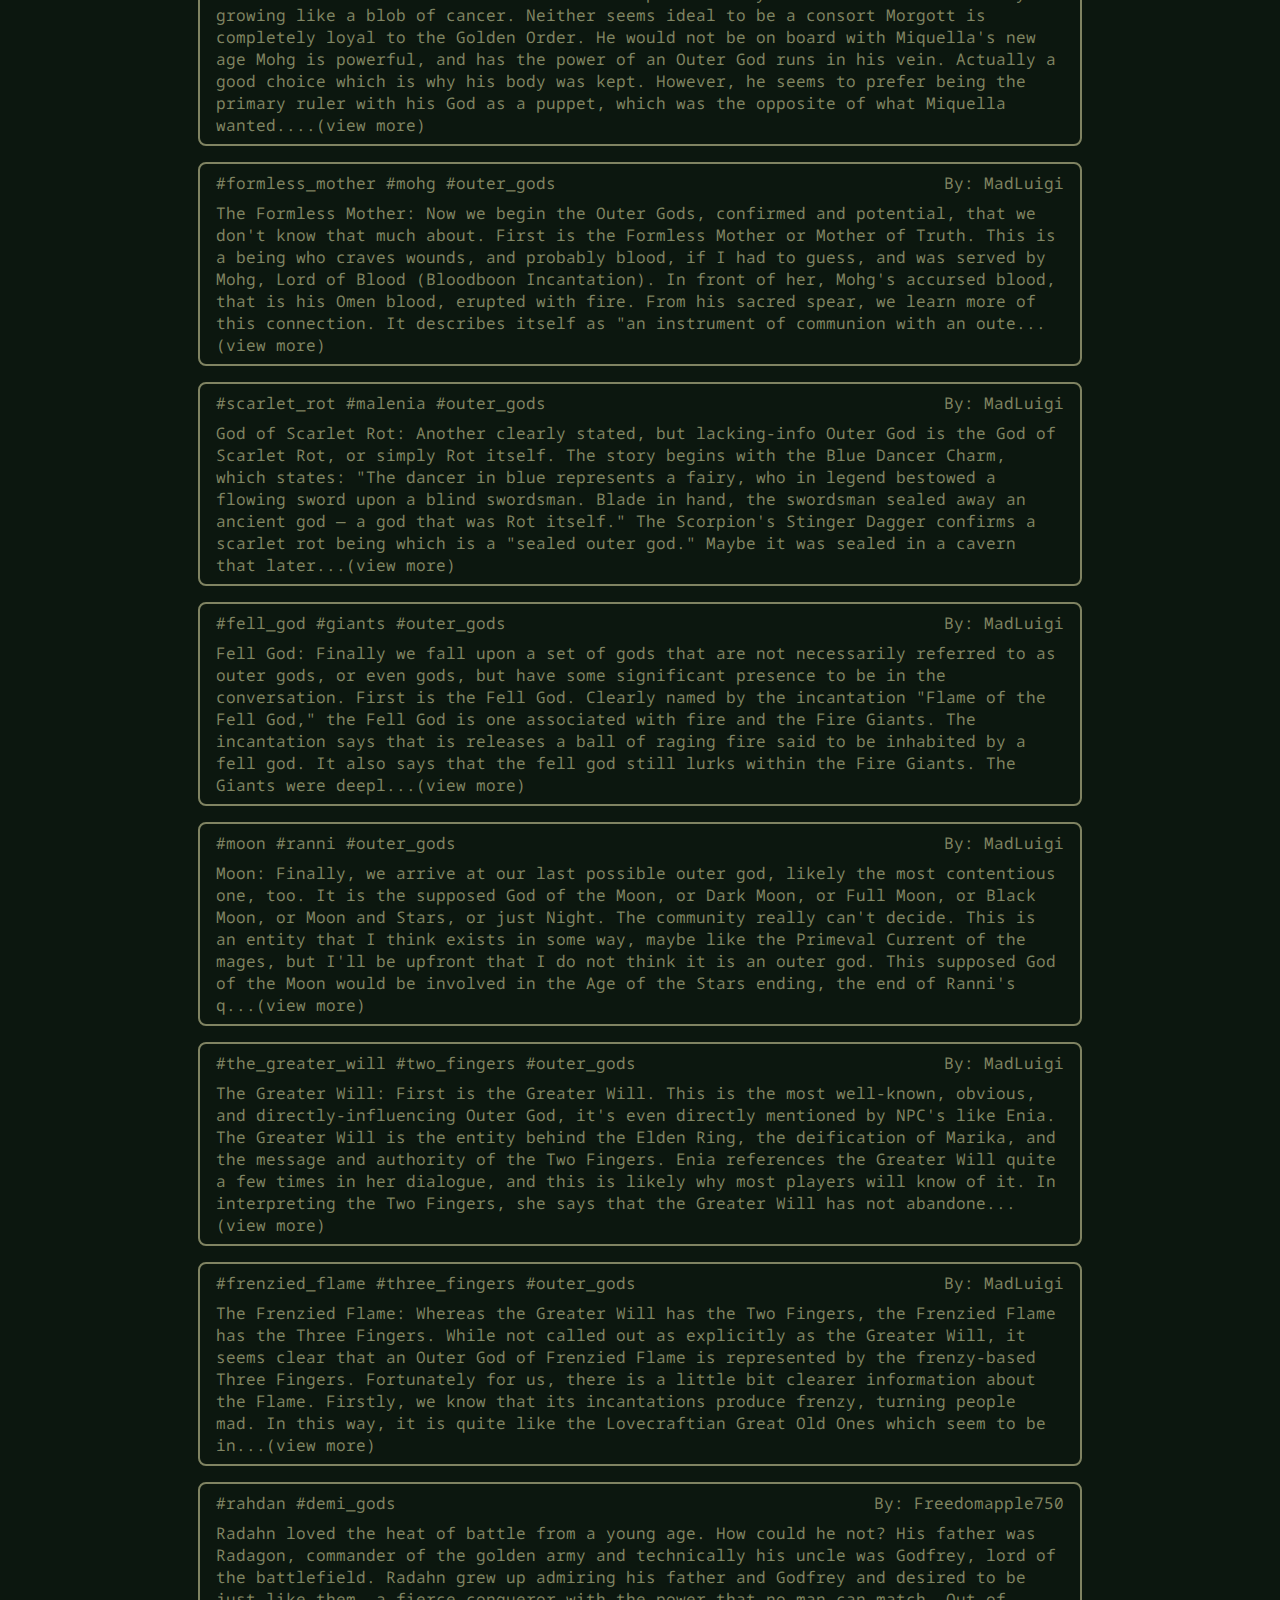
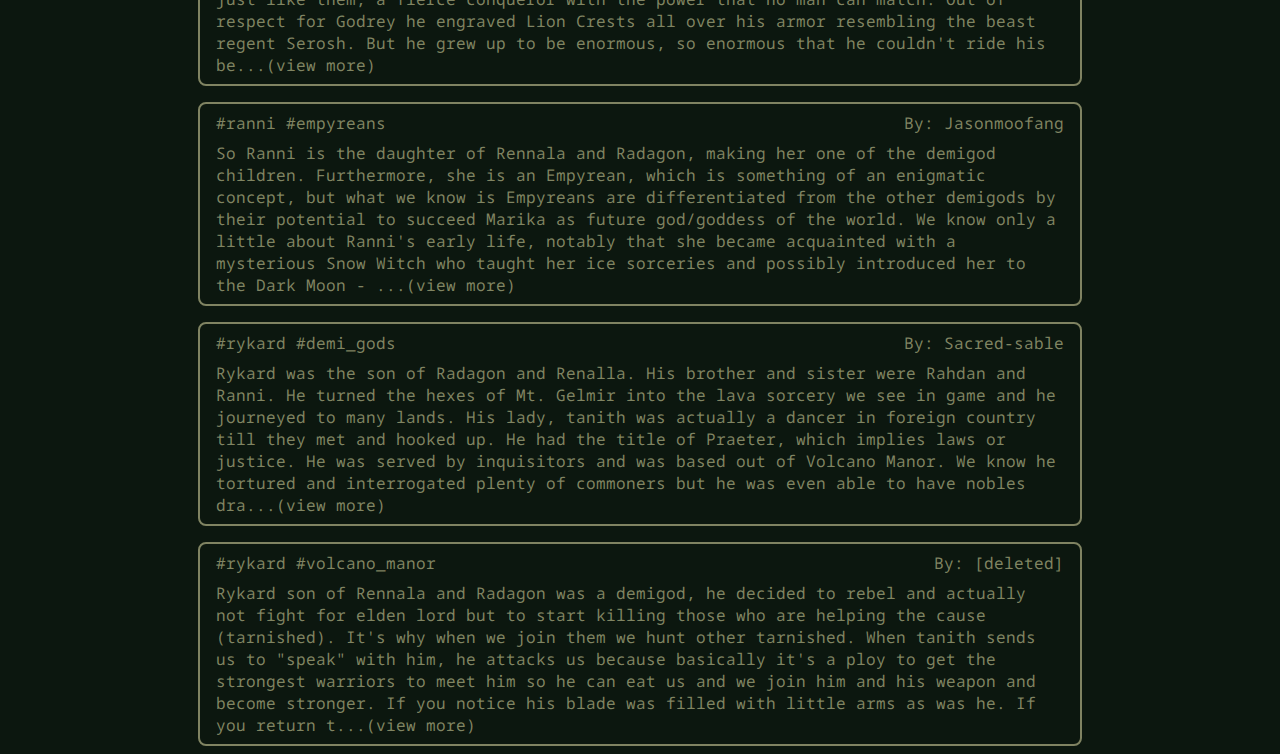
==== commit 5727e419: "animations on hover" ====
--- a/lore.html
+++ b/lore.html
@@ -24,7 +24,6 @@
         <input id="fuzzy-search-bar" placeholder="Ex: frenzied_flame" autocomplete="off"></input>
     </div>
     <div id="fuzzy-search-container" class="center">
-
     </div>
 
 </body>
--- a/index.css
+++ b/index.css
@@ -139,12 +139,16 @@
     text-indent: 40px;
 }
 
-input:focus{
+input:focus {
     outline: none;
 }
 
 ::placeholder {
     color: rgba(187, 188, 151, 0.2);
+}
+
+.lore-card-width {
+    width: 70%;
 }
 
 .lore-card {
@@ -157,10 +161,14 @@
     color: rgba(189, 190, 142, 0.656);
     border-radius: 8px;
     margin-top: 1rem;
-    width: 60%;
     min-height: 128px;
-    border: 2px solid ; /* Add an outline/border */
+    border: 2px solid;
+    transition: transform .1s; /* Animation */
 }
+
+.lore-card:hover {
+    transform: scale(1.025); /* (150% zoom - Note: if the zoom is too large, it will go outside of the viewport) */
+  }
 
 .lore-meta-data {
     display: flex;
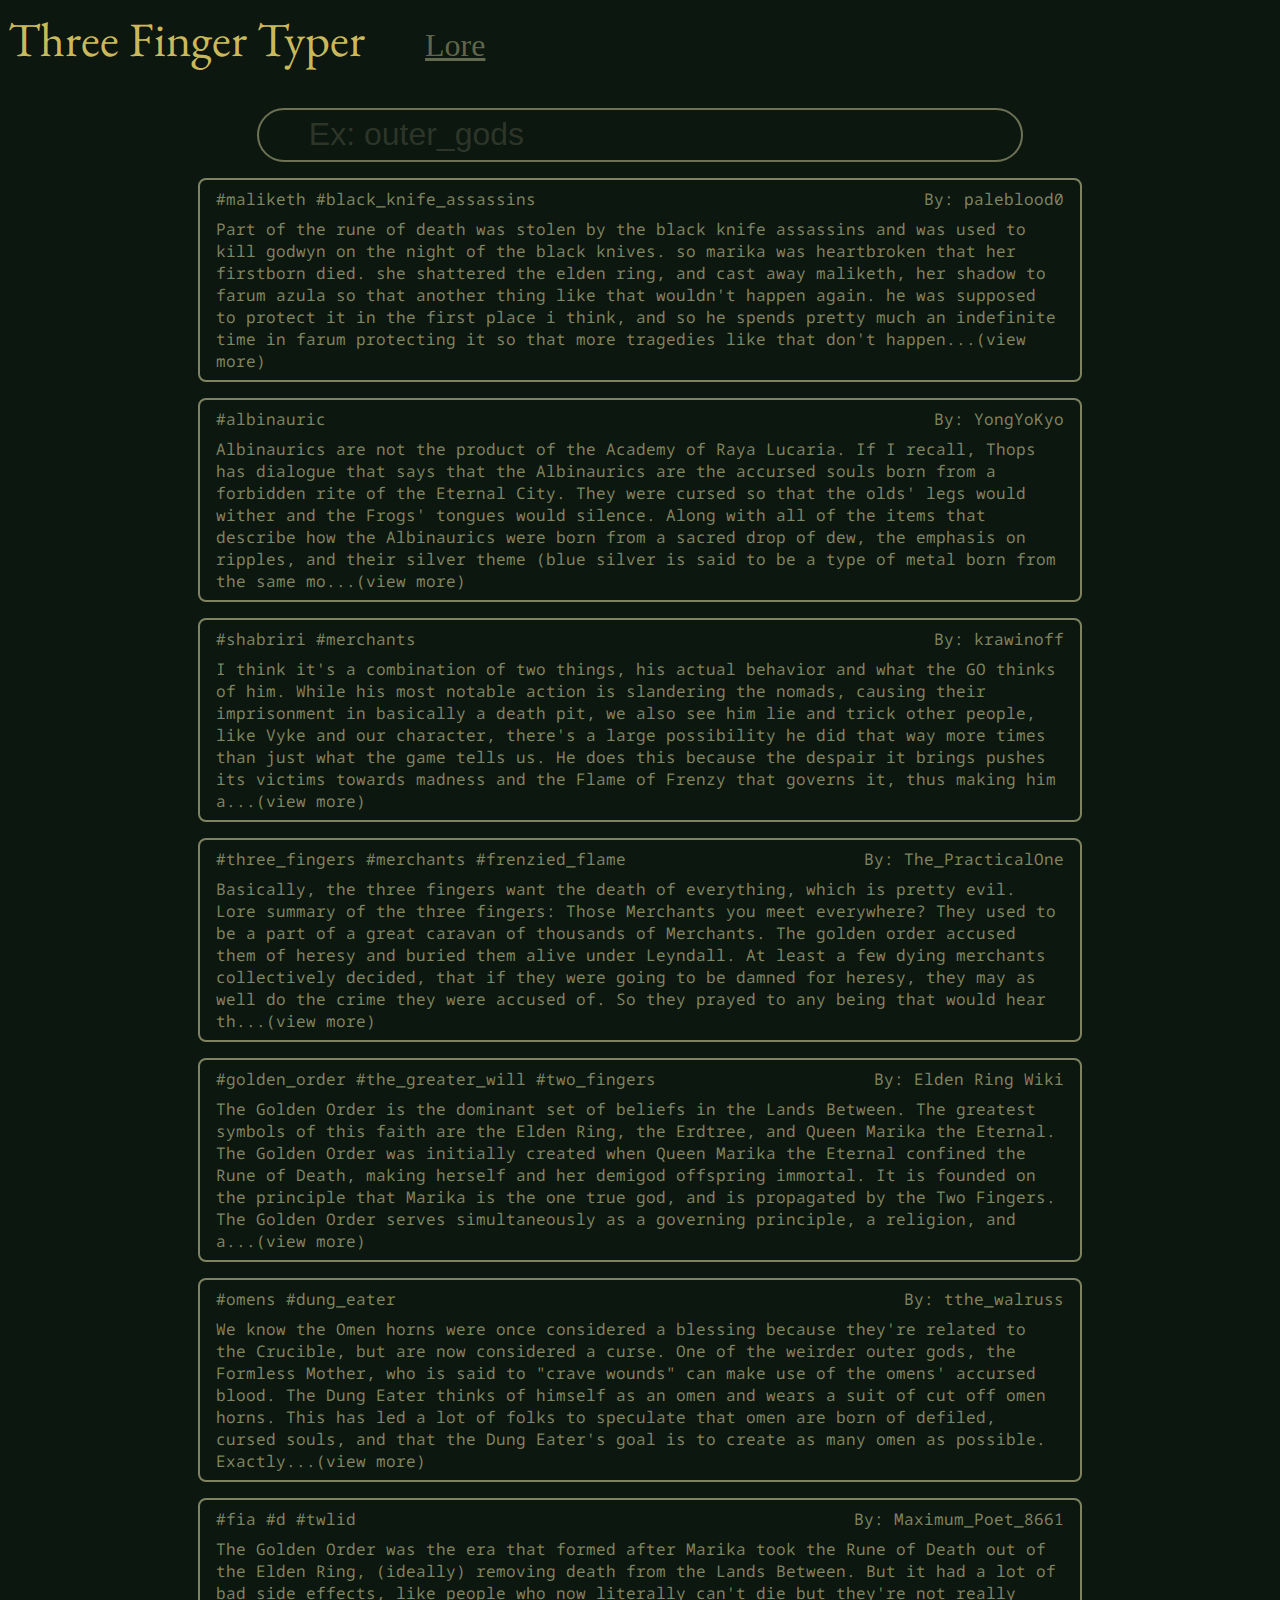
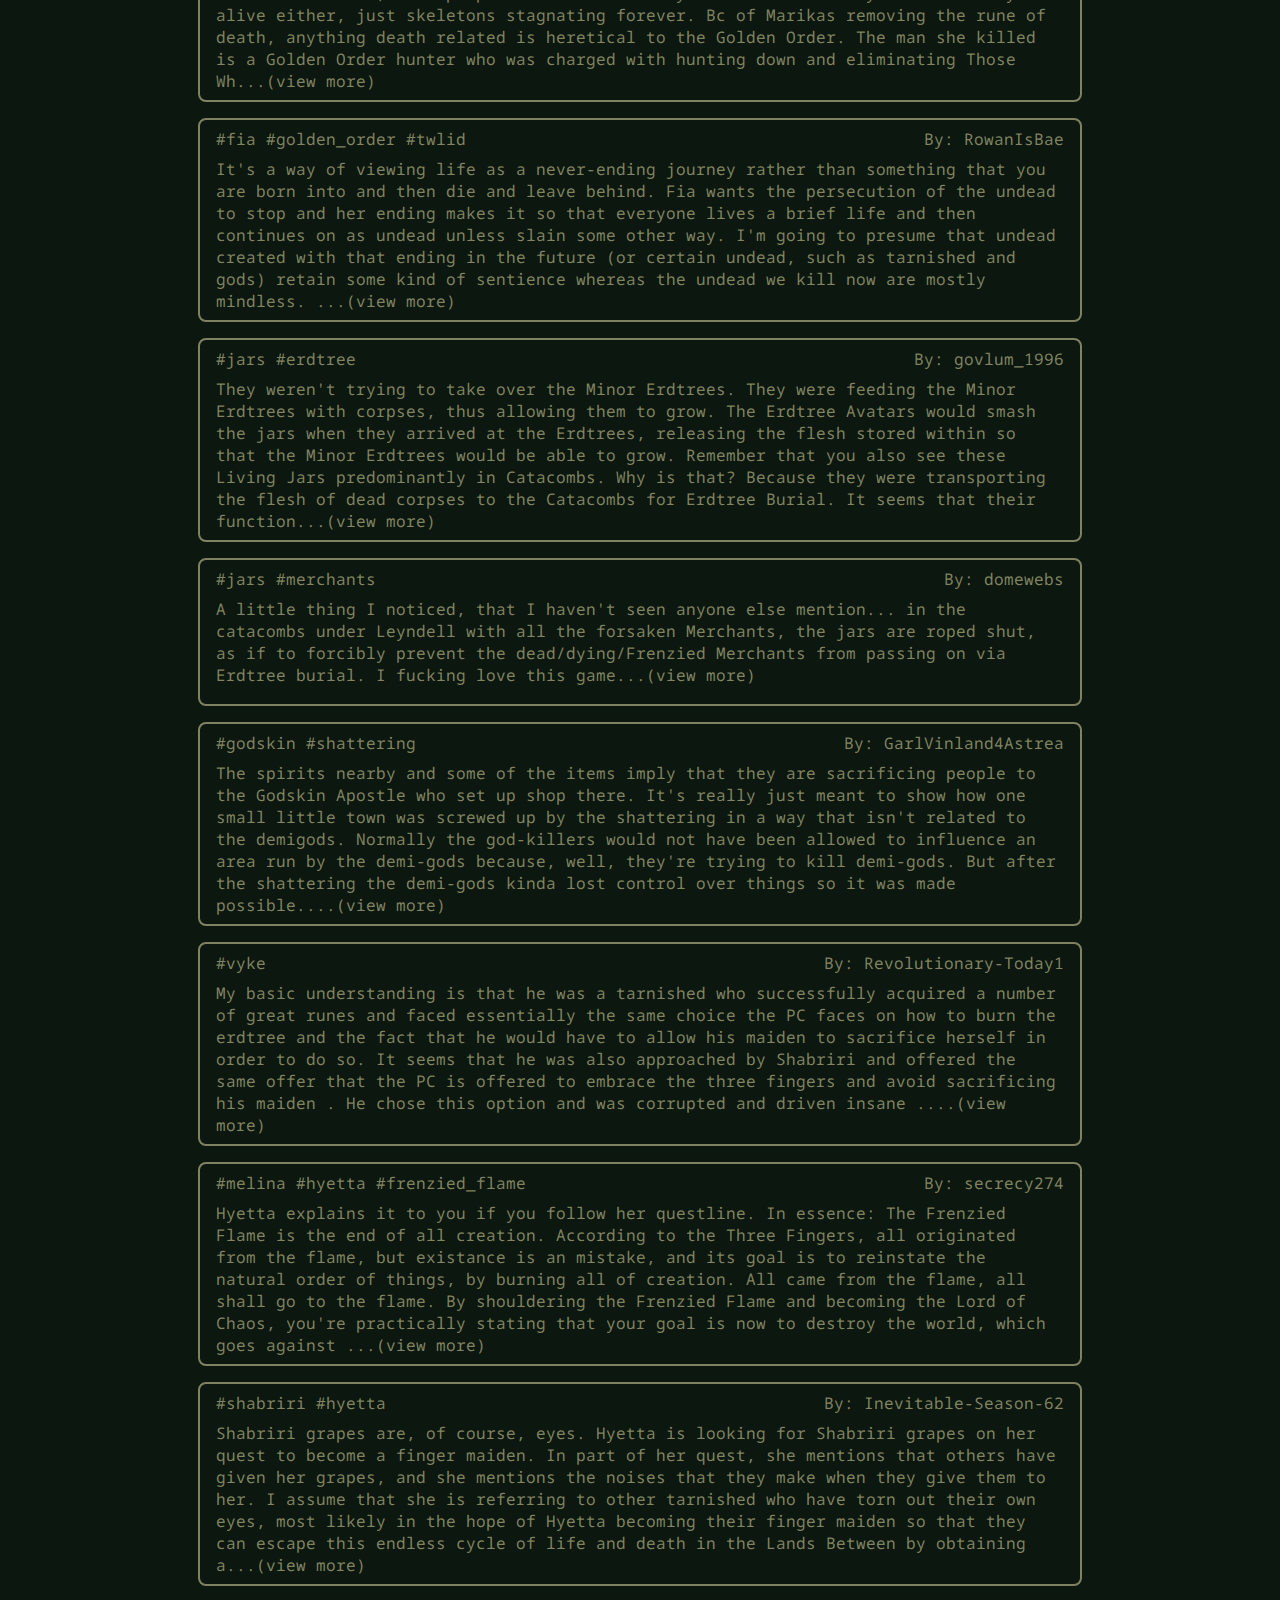
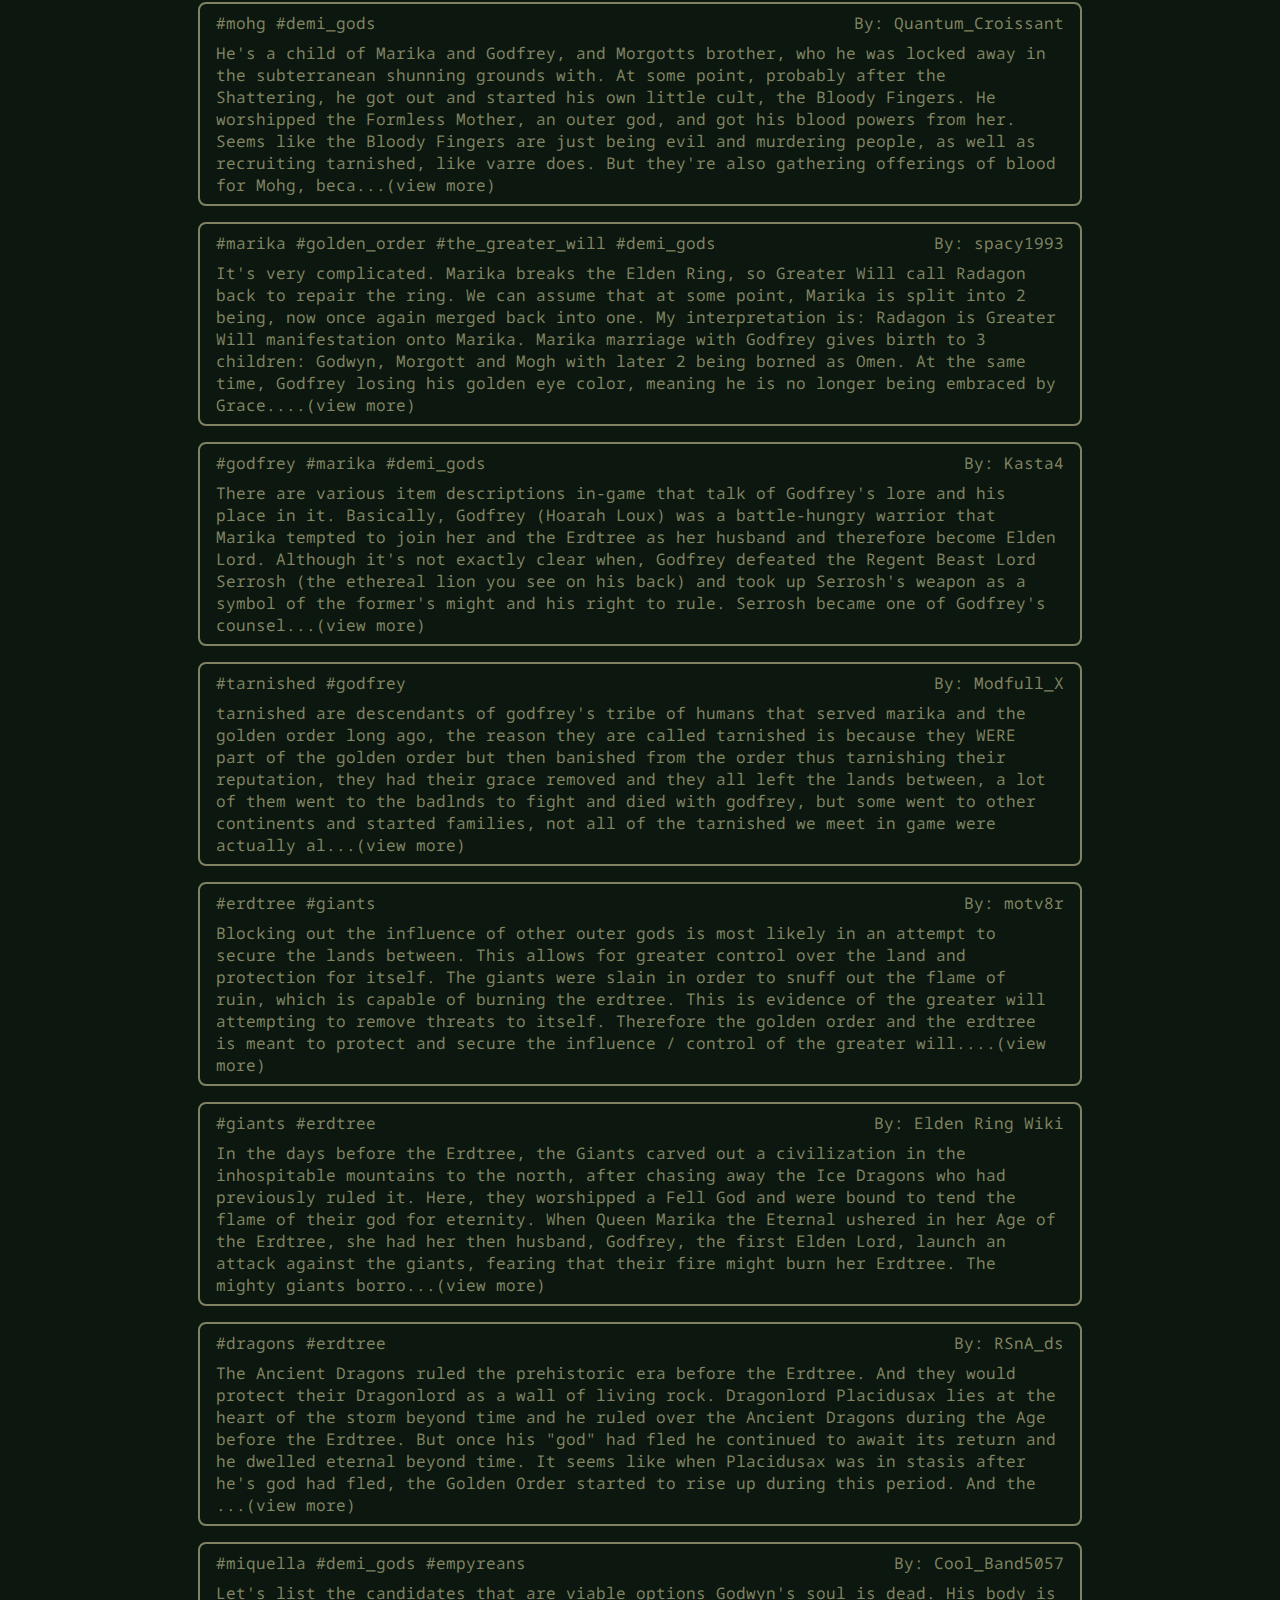
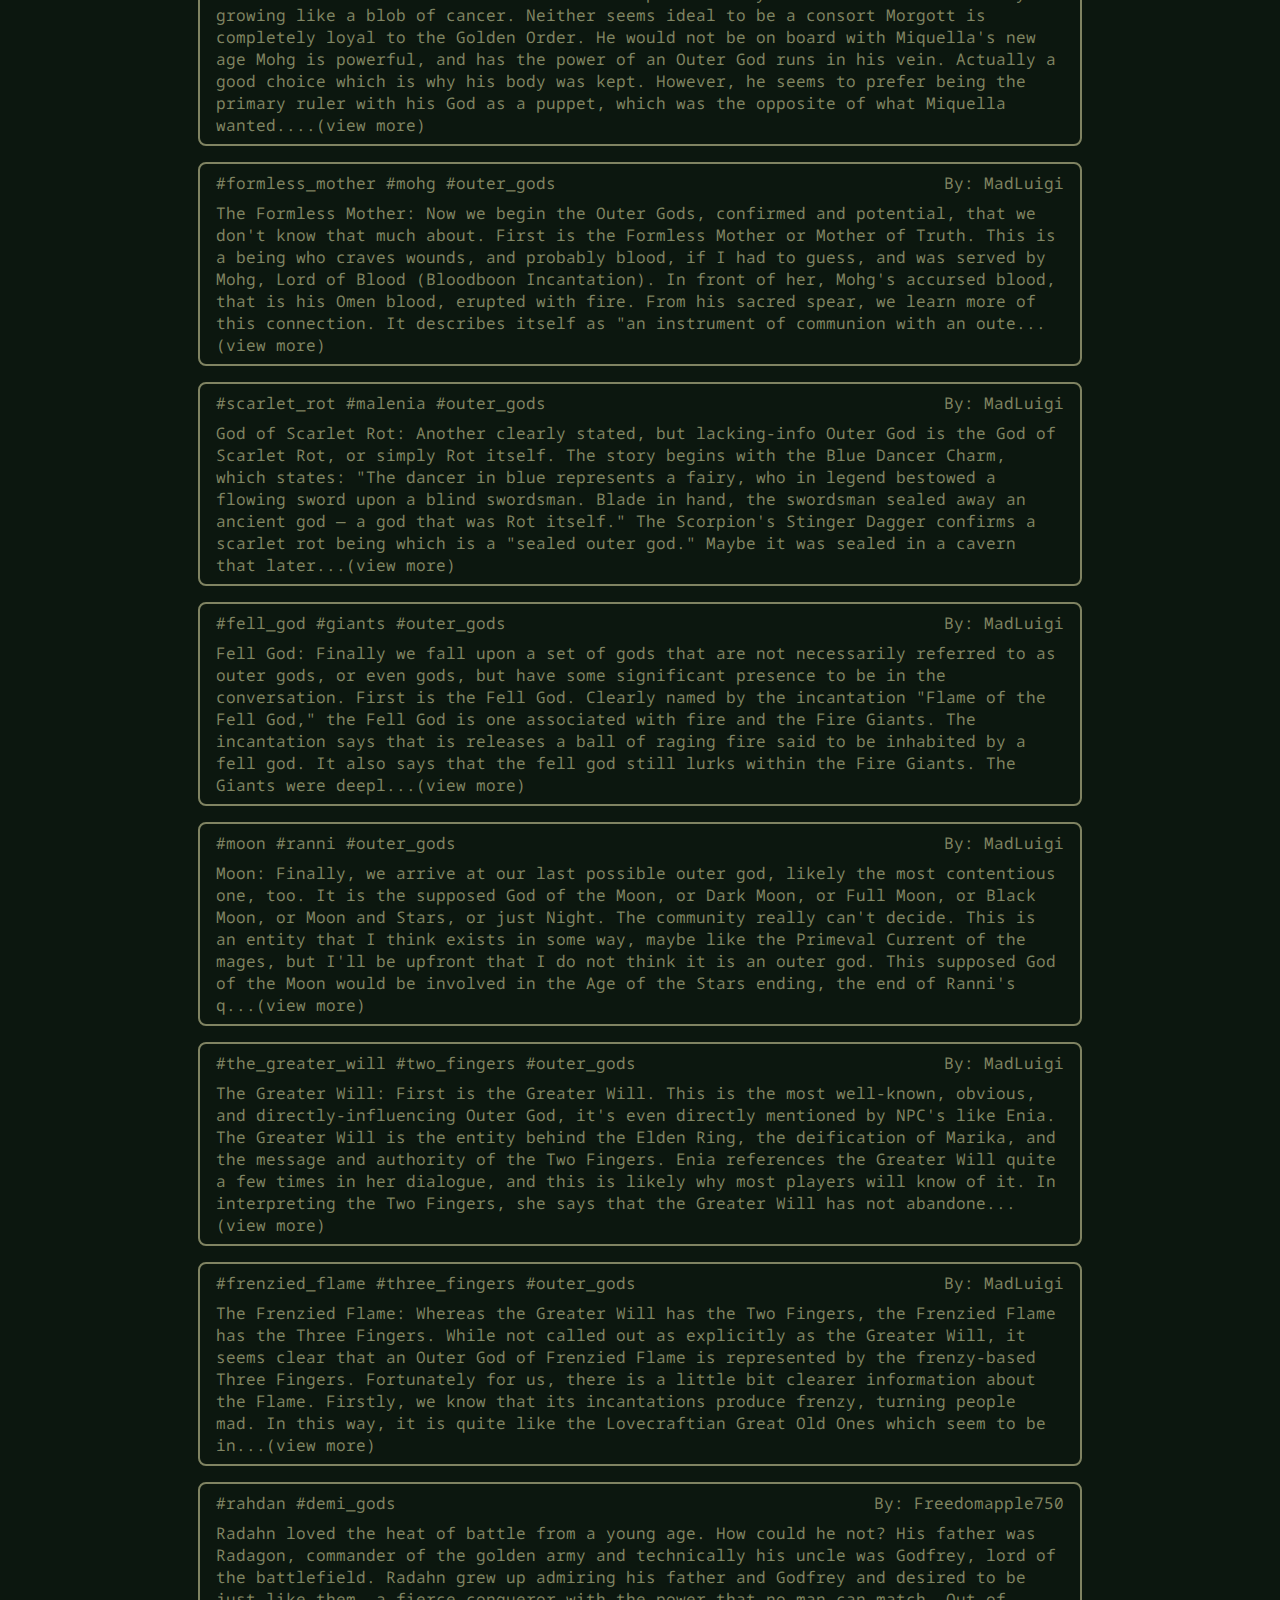
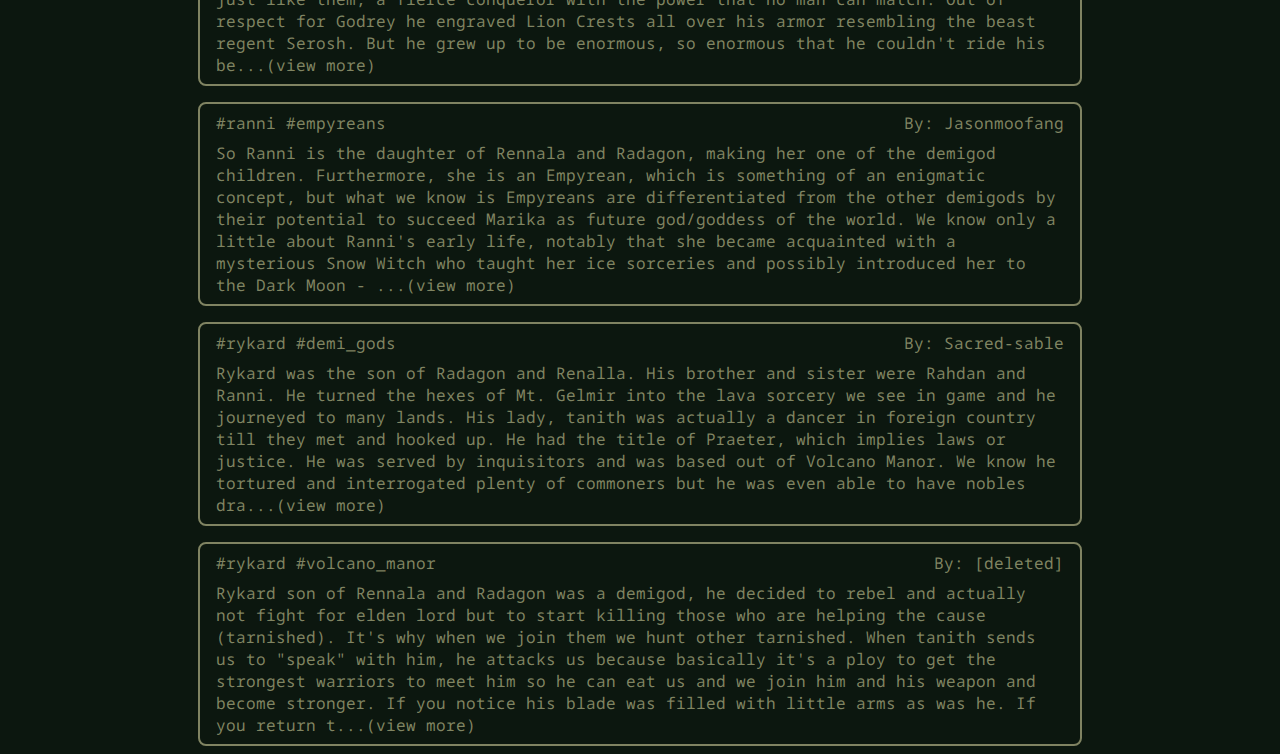
==== commit e96651ad: "style looks better on mobile" ====
--- a/lore.html
+++ b/lore.html
@@ -21,7 +21,7 @@
     </nav>
 
     <div class="center">
-        <input id="fuzzy-search-bar" placeholder="Ex: frenzied_flame" autocomplete="off"></input>
+        <input id="fuzzy-search-bar" placeholder="Ex: outer_gods" autocomplete="off"></input>
     </div>
     <div id="fuzzy-search-container" class="center">
     </div>
--- a/index.css
+++ b/index.css
@@ -83,13 +83,19 @@
 }
 
 .letter-correct {
-    /* color: rgb(163,166,74); */
     color: rgb(230, 209, 102);
     text-shadow: rgb(255, 132, 0) 1px 0 10px;
 }
 
 .letter-wrong {
     color: rgb(139, 70, 63);
+}
+
+.reset {
+    padding-top: 2rem;
+    font-family: "Noto Sans Mono", monospace;
+    font-size: 1.25rem;
+    color: rgba(189, 190, 142, 0.312);
 }
 
 @keyframes blink {
@@ -106,15 +112,6 @@
     }
 }
 
-@media only screen and (max-width: 900px) {
-
-    /* CSS rules for phone screens go here */
-    .game-container {
-        margin-left: 5%;
-        margin-right: 5%;
-        margin-top: 10%
-    }
-}
 
 .center {
     display: flex;
@@ -136,7 +133,7 @@
     border-radius: 40px;
     width: 60%;
     height: 3rem;
-    text-indent: 40px;
+    text-indent: 3rem;
 }
 
 input:focus {
@@ -168,7 +165,7 @@
 
 .lore-card:hover {
     transform: scale(1.025); /* (150% zoom - Note: if the zoom is too large, it will go outside of the viewport) */
-  }
+}
 
 .lore-meta-data {
     display: flex;
@@ -182,4 +179,23 @@
 .lore-text {
     padding-top: .5rem;
     font-size: 1rem;
-}+}
+
+@media only screen and (max-width: 900px) {
+
+    /* CSS rules for phone screens go here */
+    .game-container {
+        margin-left: 5%;
+        margin-right: 5%;
+        margin-top: 10%
+    }
+
+    #fuzzy-search-bar {
+        text-indent: 1rem;
+        width: 90%;
+    }
+
+    .lore-card-width {
+        width: 90%;
+    }
+}
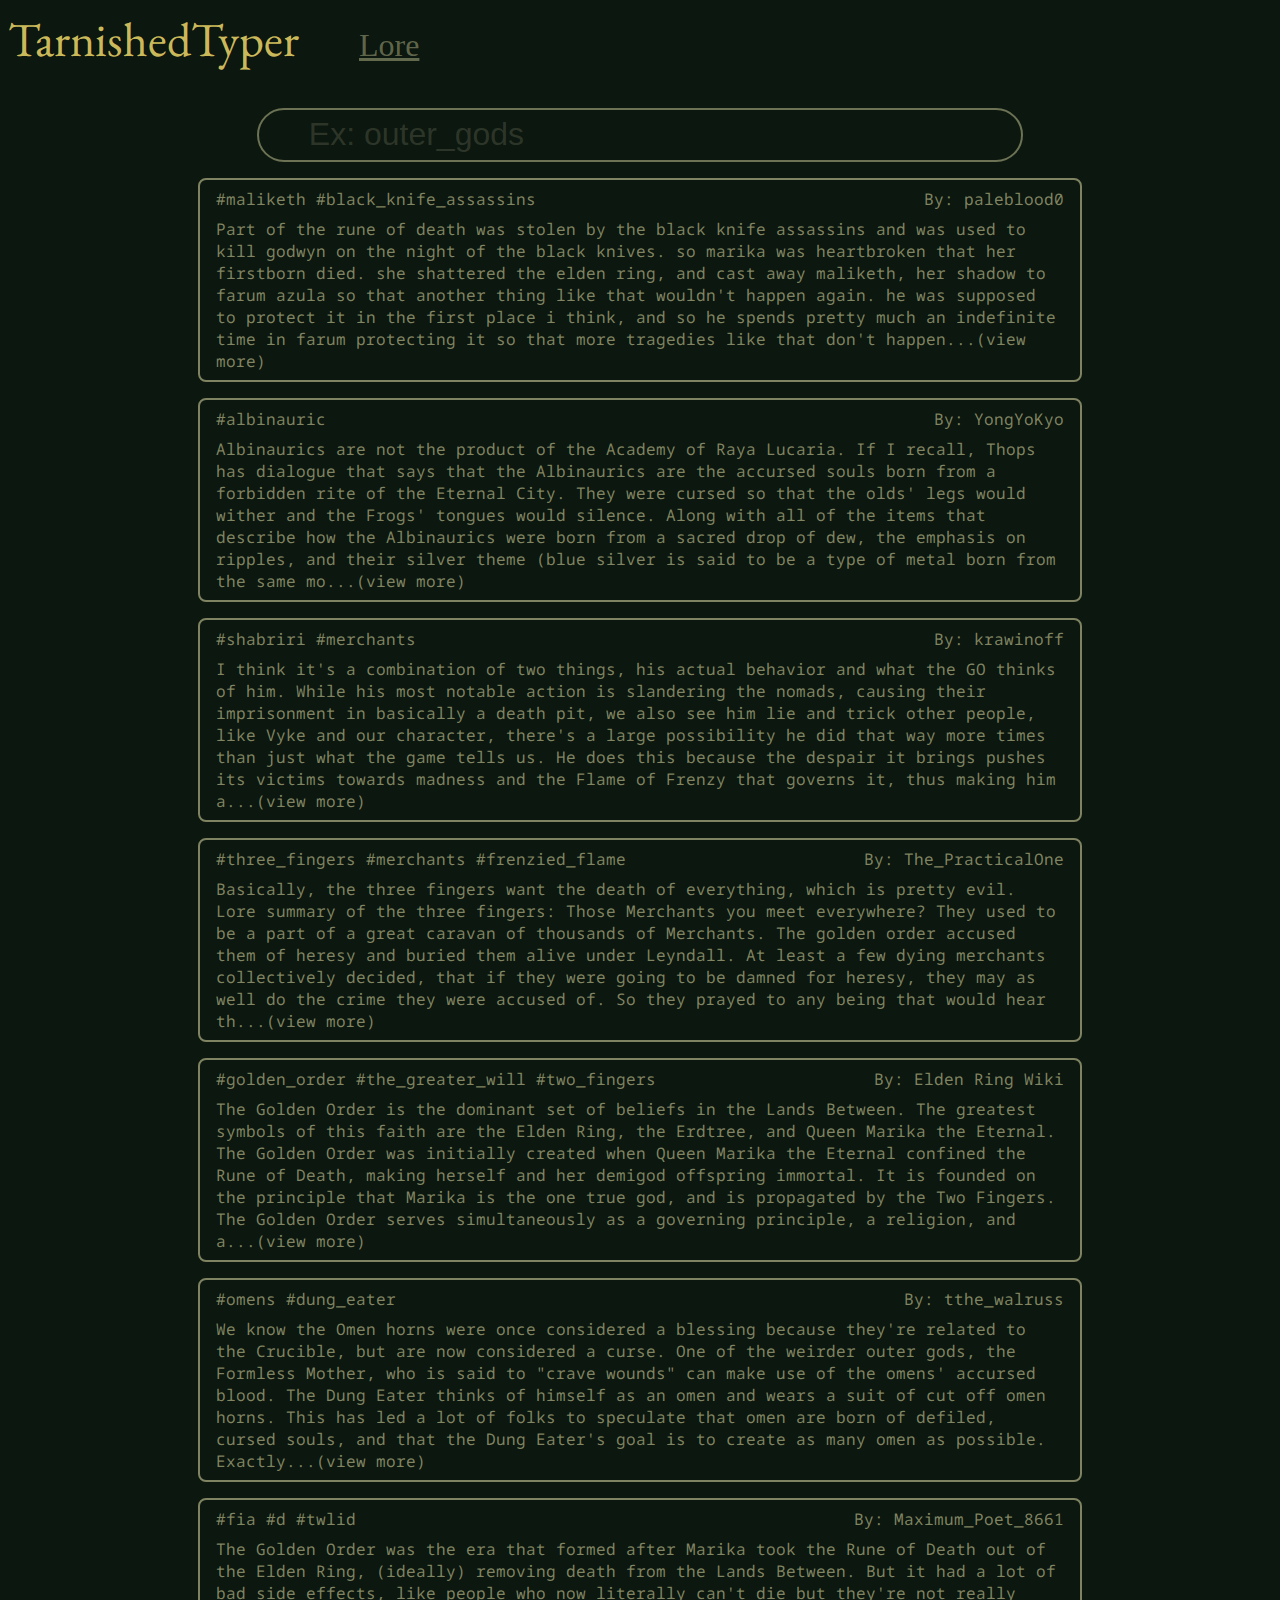
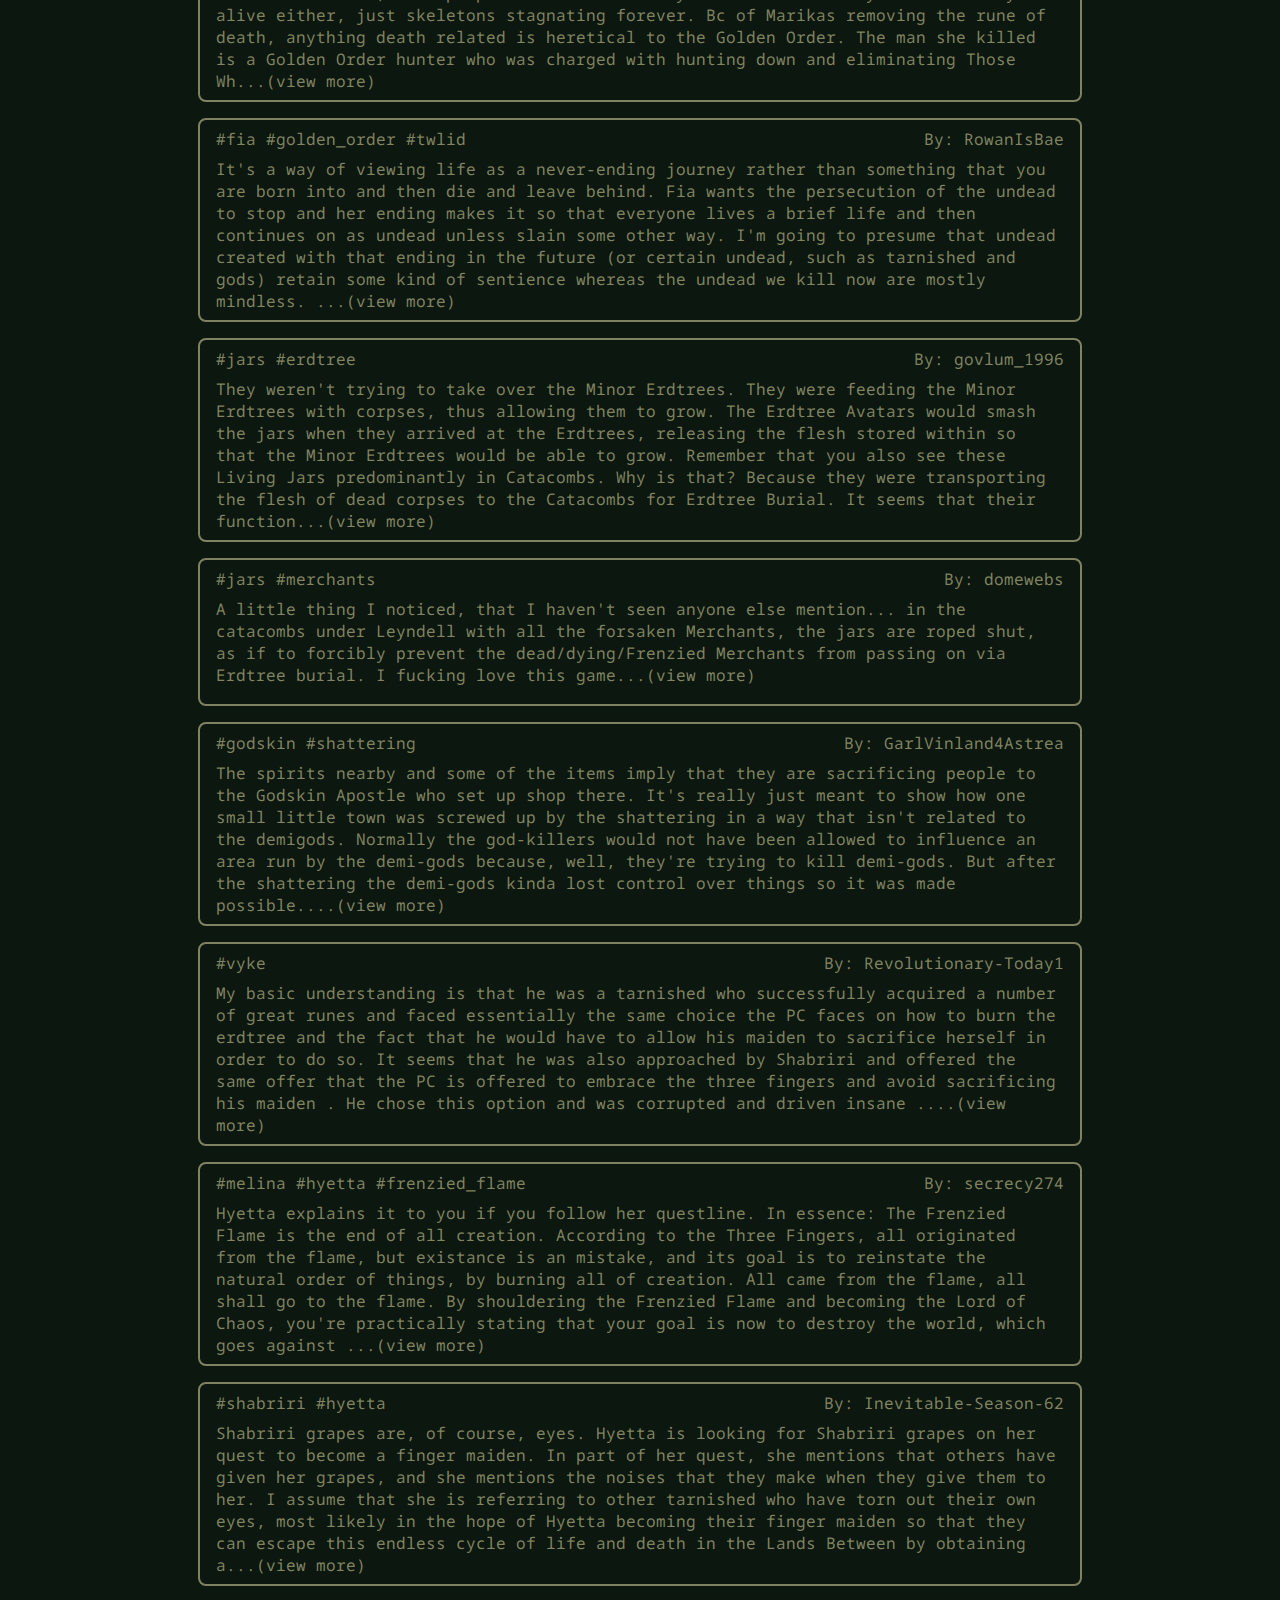
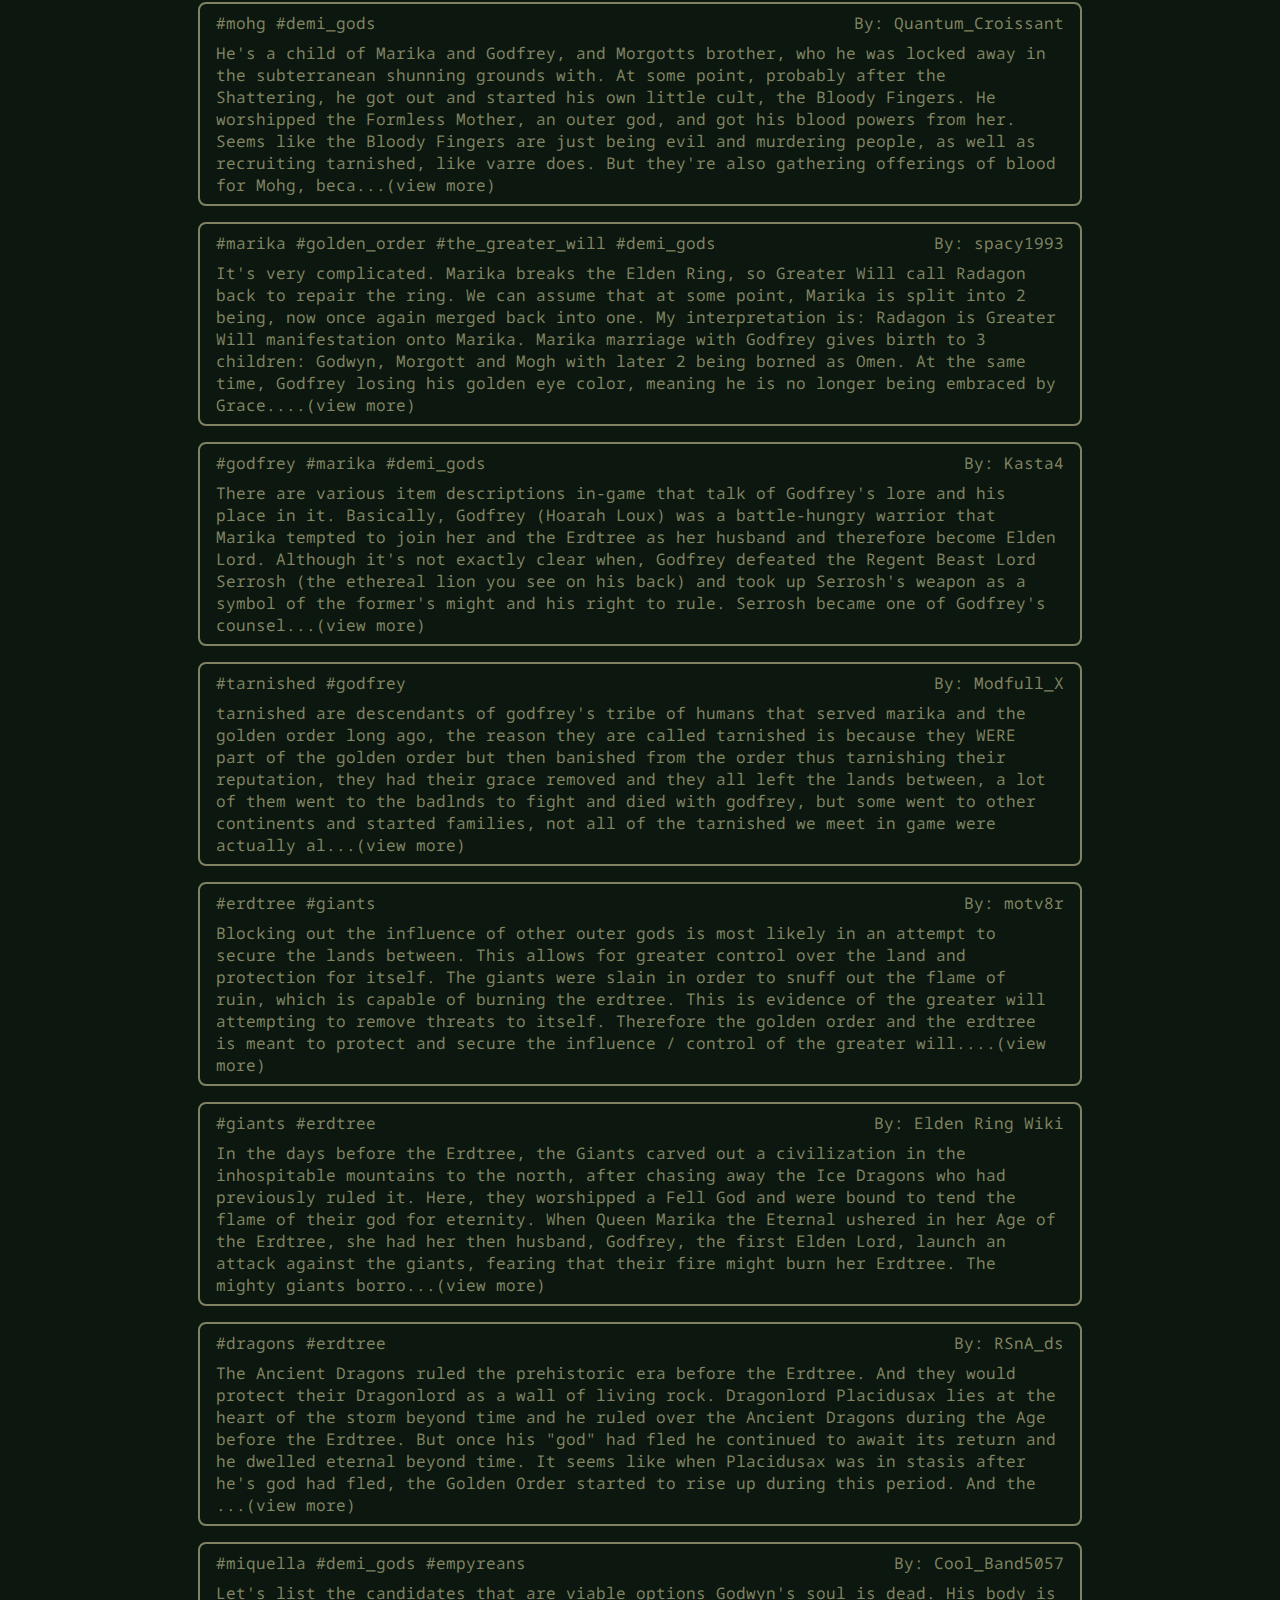
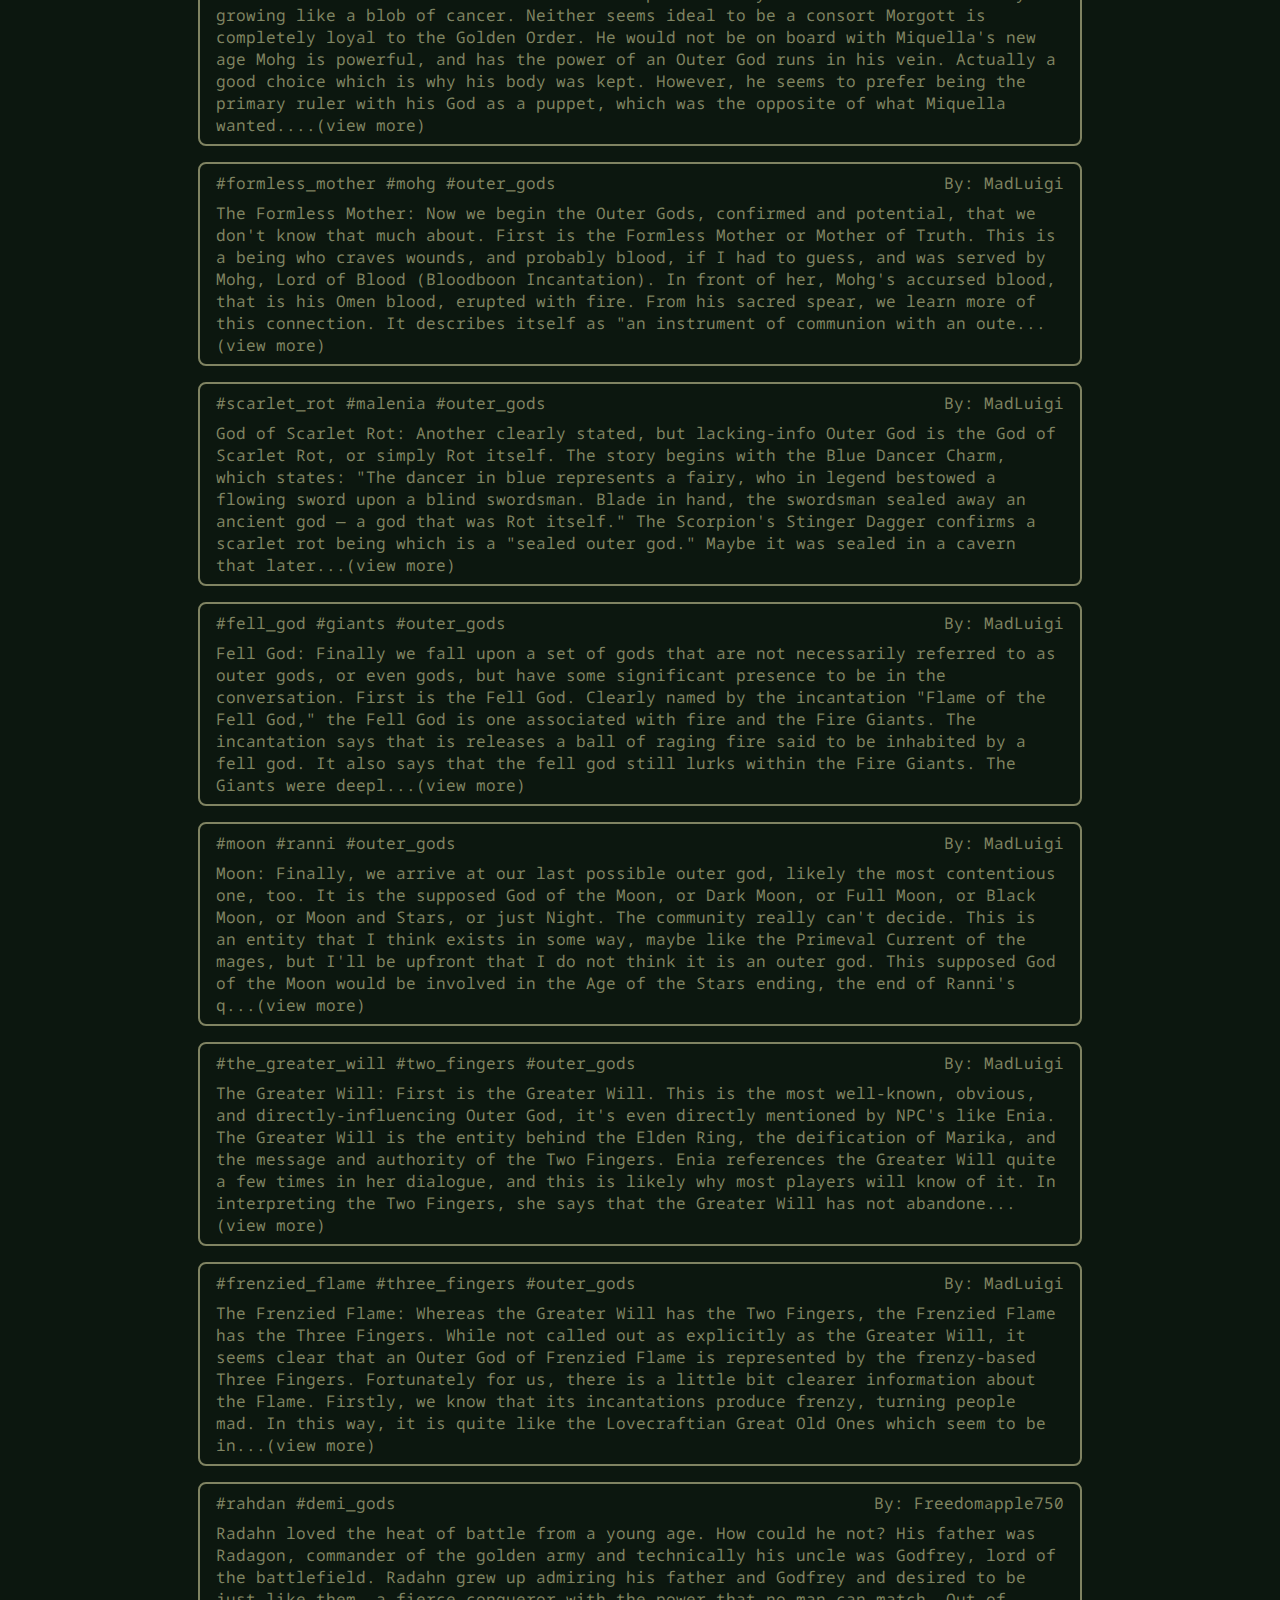
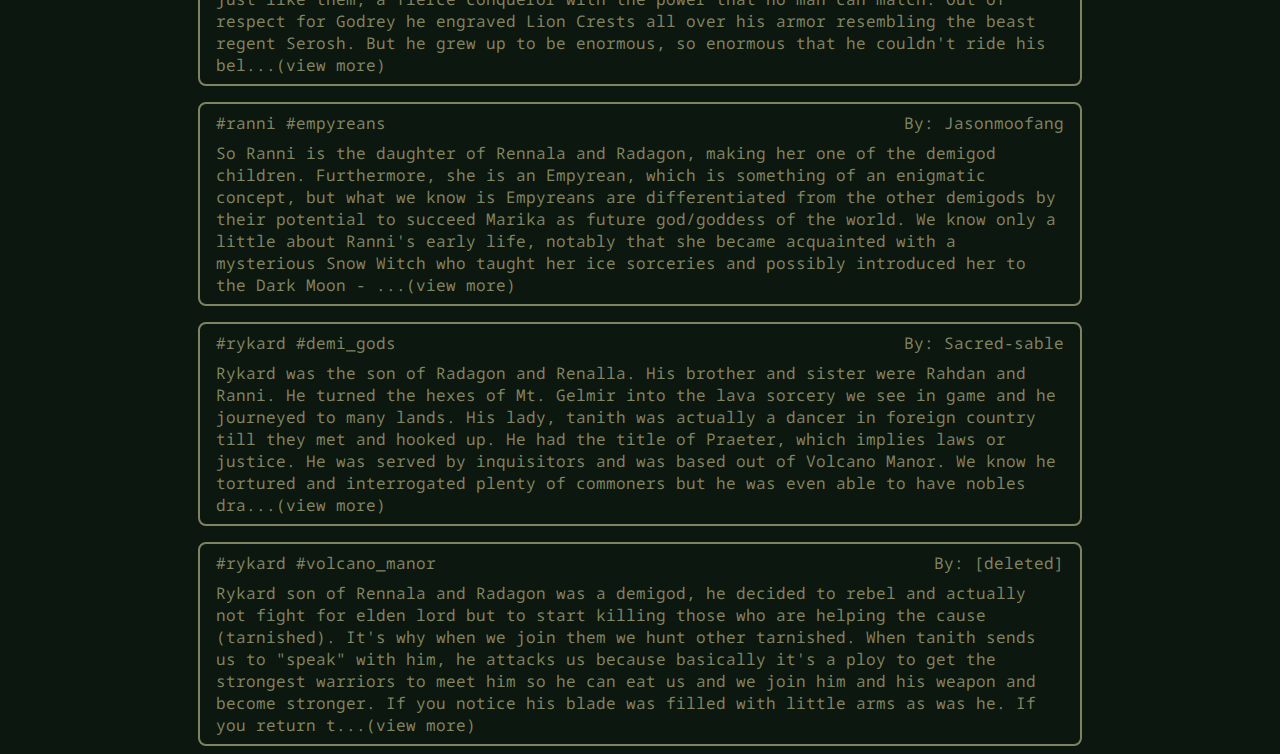
==== commit 82d121c8: "fixed name" ====
--- a/lore.html
+++ b/lore.html
@@ -2,7 +2,7 @@
 <html lang="en">
 
 <head>
-    <title>Eric Ng</title>
+    <title>TarnishedTyper</title>
     <meta charset="UTF-8">
     <meta name="viewport" content="width=device-width, initial-scale=1">
     <link rel="stylesheet" type="text/css" href="/index.css" />
@@ -16,7 +16,7 @@
 
 <body>
     <nav>
-        <a href="/"><span class="nav-logo">Three Finger Typer</span></a>
+        <a href="/"><span class="nav-logo">TarnishedTyper</span></a>
         <a href="/lore.html"><span class="nav-item"><u>Lore</u></span></a>
     </nav>
 
--- a/index.css
+++ b/index.css
@@ -62,6 +62,12 @@
     color: rgba(189, 190, 142, 0.495);
     height: 400px;
     overflow-y: scroll;
+    caret-color: transparent; /* Hides the cursor */
+}
+
+#game:focus {
+    outline: none;
+    cursor: none;
 }
 
 ::-webkit-scrollbar {
